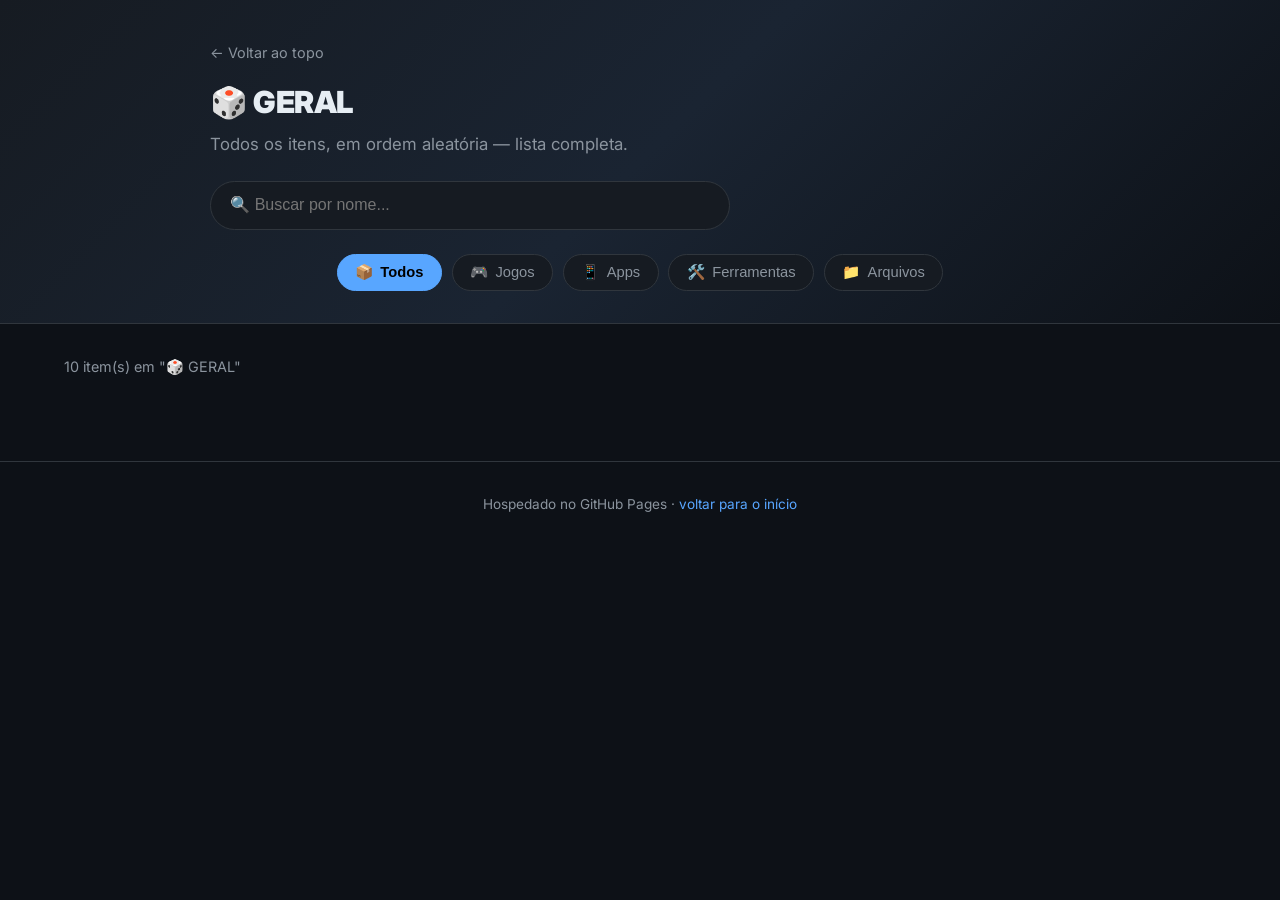
==== catalog.html @ baf596bd "Add files via upload" ====
<!DOCTYPE html>
<html lang="pt-BR">
<head>
  <meta charset="UTF-8" />
  <meta name="viewport" content="width=device-width, initial-scale=1.0" />
  <title>Catálogo — Nexus Downloads</title>
  <link rel="preconnect" href="https://fonts.googleapis.com">
  <link rel="preconnect" href="https://fonts.gstatic.com" crossorigin>
  <link href="https://fonts.googleapis.com/css2?family=Inter:wght@400;500;700;900&display=swap" rel="stylesheet">
  <link rel="stylesheet" href="style.css" />
</head>
<body>
  <header class="catalog-header">
    <div class="hero-inner">
      <a href="index.html" class="back">← Voltar ao topo</a>
      <h1 id="pageTitle"></h1>
      <p id="pageSub" class="tagline"></p>
      <div class="search-box">
        <input id="search" type="search" placeholder="🔍 Buscar por nome..." autocomplete="off" />
      </div>
      <nav id="categories" class="categories"></nav>
    </div>
  </header>

  <main class="container">
    <div class="results-bar">
      <span id="resultCount"></span>
    </div>
    <div id="grid" class="grid"></div>
    <div id="empty" class="empty" hidden>Nenhum item encontrado.</div>
  </main>

  <footer class="footer">
    <p>Hospedado no GitHub Pages · <a href="index.html">voltar para o início</a></p>
  </footer>

  <script src="data.js"></script>
  <script src="catalog.js"></script>
</body>
</html>
---- style.css ----
:root {
  --bg: #0d1117;
  --bg-elev: #161b22;
  --bg-card: #1c2129;
  --border: #30363d;
  --text: #e6edf3;
  --text-dim: #8b949e;
  --accent: #58a6ff;
  --accent-2: #3fb950;
  --danger: #f85149;
  --radius: 12px;
}

* { margin: 0; padding: 0; box-sizing: border-box; }

body {
  font-family: 'Inter', -apple-system, BlinkMacSystemFont, sans-serif;
  background: var(--bg);
  color: var(--text);
  min-height: 100vh;
  line-height: 1.5;
}

/* ===== Hero ===== */
.hero {
  background: linear-gradient(135deg, #161b22 0%, #1a2432 50%, #0d1117 100%);
  border-bottom: 1px solid var(--border);
  padding: 3rem 1.5rem 2.5rem;
  text-align: center;
}
.hero-inner { max-width: 860px; margin: 0 auto; }

.logo { font-size: 2.4rem; font-weight: 900; letter-spacing: -1px; }
.logo span { color: var(--accent); }

.tagline { color: var(--text-dim); margin: 0.5rem 0 1.8rem; font-size: 1.05rem; }

.search-box input {
  width: 100%;
  max-width: 520px;
  padding: 0.9rem 1.2rem;
  font-size: 1rem;
  border-radius: 999px;
  border: 1px solid var(--border);
  background: var(--bg-elev);
  color: var(--text);
  outline: none;
  transition: border-color 0.2s, box-shadow 0.2s;
}
.search-box input:focus {
  border-color: var(--accent);
  box-shadow: 0 0 0 3px rgba(88,166,255,0.15);
}

.categories {
  display: flex;
  flex-wrap: wrap;
  gap: 0.6rem;
  justify-content: center;
  margin-top: 1.5rem;
}
.category-chip {
  display: inline-flex;
  align-items: center;
  gap: 0.45rem;
  padding: 0.55rem 1.1rem;
  border-radius: 999px;
  border: 1px solid var(--border);
  background: var(--bg-elev);
  color: var(--text-dim);
  font-size: 0.92rem;
  font-weight: 500;
  cursor: pointer;
  transition: all 0.18s;
  user-select: none;
}
.category-chip:hover { border-color: var(--accent); color: var(--text); }
.category-chip.active {
  background: var(--accent);
  border-color: var(--accent);
  color: #000;
  font-weight: 700;
}

/* ===== Layout ===== */
.container { max-width: 1200px; margin: 0 auto; padding: 2rem 1.5rem; }

.results-bar { color: var(--text-dim); font-size: 0.9rem; margin-bottom: 1.2rem; }

.grid {
  display: grid;
  grid-template-columns: repeat(auto-fill, minmax(300px, 1fr));
  gap: 1.2rem;
}

/* ===== Card ===== */
.card {
  background: var(--bg-card);
  border: 1px solid var(--border);
  border-radius: var(--radius);
  padding: 1.4rem;
  display: flex;
  flex-direction: column;
  transition: transform 0.15s, border-color 0.15s;
  animation: fadeUp 0.3s ease both;
}
.card:hover { transform: translateY(-3px); border-color: var(--accent); }

@keyframes fadeUp { from { opacity: 0; transform: translateY(8px); } to { opacity: 1; } }

.card-top { display: flex; align-items: center; gap: 0.7rem; margin-bottom: 0.8rem; }
.card-icon {
  font-size: 1.6rem;
  width: 48px; height: 48px;
  display: flex; align-items: center; justify-content: center;
  background: var(--bg-elev);
  border: 1px solid var(--border);
  border-radius: 10px;
}
.card-title { font-size: 1.1rem; font-weight: 700; }

.card-desc { color: var(--text-dim); font-size: 0.9rem; margin-bottom: 0.9rem; flex: 1; }

.card-meta {
  display: flex;
  flex-wrap: wrap;
  gap: 0.4rem;
  margin-bottom: 1rem;
}
.badge {
  font-size: 0.72rem;
  padding: 0.2rem 0.6rem;
  border-radius: 6px;
  background: var(--bg-elev);
  border: 1px solid var(--border);
  color: var(--text-dim);
}
.badge.cat-games   { color: #a371f7; border-color: #6e40c9; }
.badge.cat-apps    { color: var(--accent-2); border-color: #2b8a3d; }
.badge.cat-tools   { color: #ffa657; border-color: #b35900; }
.badge.cat-files   { color: #79c0ff; border-color: #1f6feb; }

.download-btn {
  display: inline-flex;
  align-items: center;
  justify-content: center;
  gap: 0.4rem;
  padding: 0.7rem 1rem;
  border-radius: 8px;
  background: var(--accent);
  color: #000;
  font-weight: 700;
  font-size: 0.95rem;
  text-decoration: none;
  transition: background 0.15s, transform 0.1s;
}
.download-btn:hover { background: #79b8ff; }
.download-btn:active { transform: scale(0.98); }
.download-btn.external::after { content: "↗"; }

.empty {
  text-align: center;
  color: var(--text-dim);
  padding: 3rem;
  font-size: 1.1rem;
}

/* ===== Footer ===== */
.footer {
  text-align: center;
  color: var(--text-dim);
  font-size: 0.85rem;
  padding: 2rem 1rem 3rem;
  border-top: 1px solid var(--border);
  margin-top: 2rem;
}
.footer a { color: var(--accent); text-decoration: none; }
.footer a:hover { text-decoration: underline; }

/* ===== Section blocks (home) ===== */
.sections { display: flex; flex-direction: column; gap: 3rem; }

.section-head {
  display: flex;
  justify-content: space-between;
  align-items: flex-end;
  gap: 1rem;
  margin-bottom: 1.3rem;
  flex-wrap: wrap;
}
.section-head h2 { font-size: 1.45rem; font-weight: 800; letter-spacing: -0.3px; }
.section-sub { color: var(--text-dim); font-size: 0.9rem; margin-top: 0.25rem; }

.ver-mais {
  display: inline-flex;
  align-items: center;
  gap: 0.3rem;
  padding: 0.55rem 1.05rem;
  border-radius: 8px;
  border: 1px solid var(--border);
  background: var(--bg-elev);
  color: var(--accent);
  font-size: 0.9rem;
  font-weight: 600;
  text-decoration: none;
  transition: all 0.15s;
  white-space: nowrap;
}
.ver-mais:hover { border-color: var(--accent); background: rgba(88,166,255,0.08); }
button.ver-mais { cursor: pointer; font-family: inherit; }

.section-grid {
  display: grid;
  grid-template-columns: repeat(auto-fill, minmax(270px, 1fr));
  gap: 1.2rem;
}

/* ===== Results area (home) ===== */
.results-bar {
  display: flex;
  justify-content: space-between;
  align-items: center;
  gap: 1rem;
  flex-wrap: wrap;
  color: var(--text-dim);
  font-size: 0.9rem;
  margin-bottom: 1.2rem;
}

/* ===== Catalog header ===== */
.catalog-header {
  background: linear-gradient(135deg, #161b22 0%, #1a2432 50%, #0d1117 100%);
  border-bottom: 1px solid var(--border);
  padding: 2.5rem 1.5rem 2rem;
}
.back {
  display: inline-block;
  color: var(--text-dim);
  text-decoration: none;
  margin-bottom: 1rem;
  font-size: 0.9rem;
  transition: color 0.15s;
}
.back:hover { color: var(--accent); }
.catalog-header h1 { font-size: 1.9rem; font-weight: 900; letter-spacing: -0.5px; }
.catalog-header .tagline { margin: 0.4rem 0 1.5rem; }

@media (max-width: 600px) {
  .hero { padding: 2rem 1rem; }
  .logo { font-size: 1.8rem; }
  .section-head { flex-direction: column; align-items: flex-start; }
}
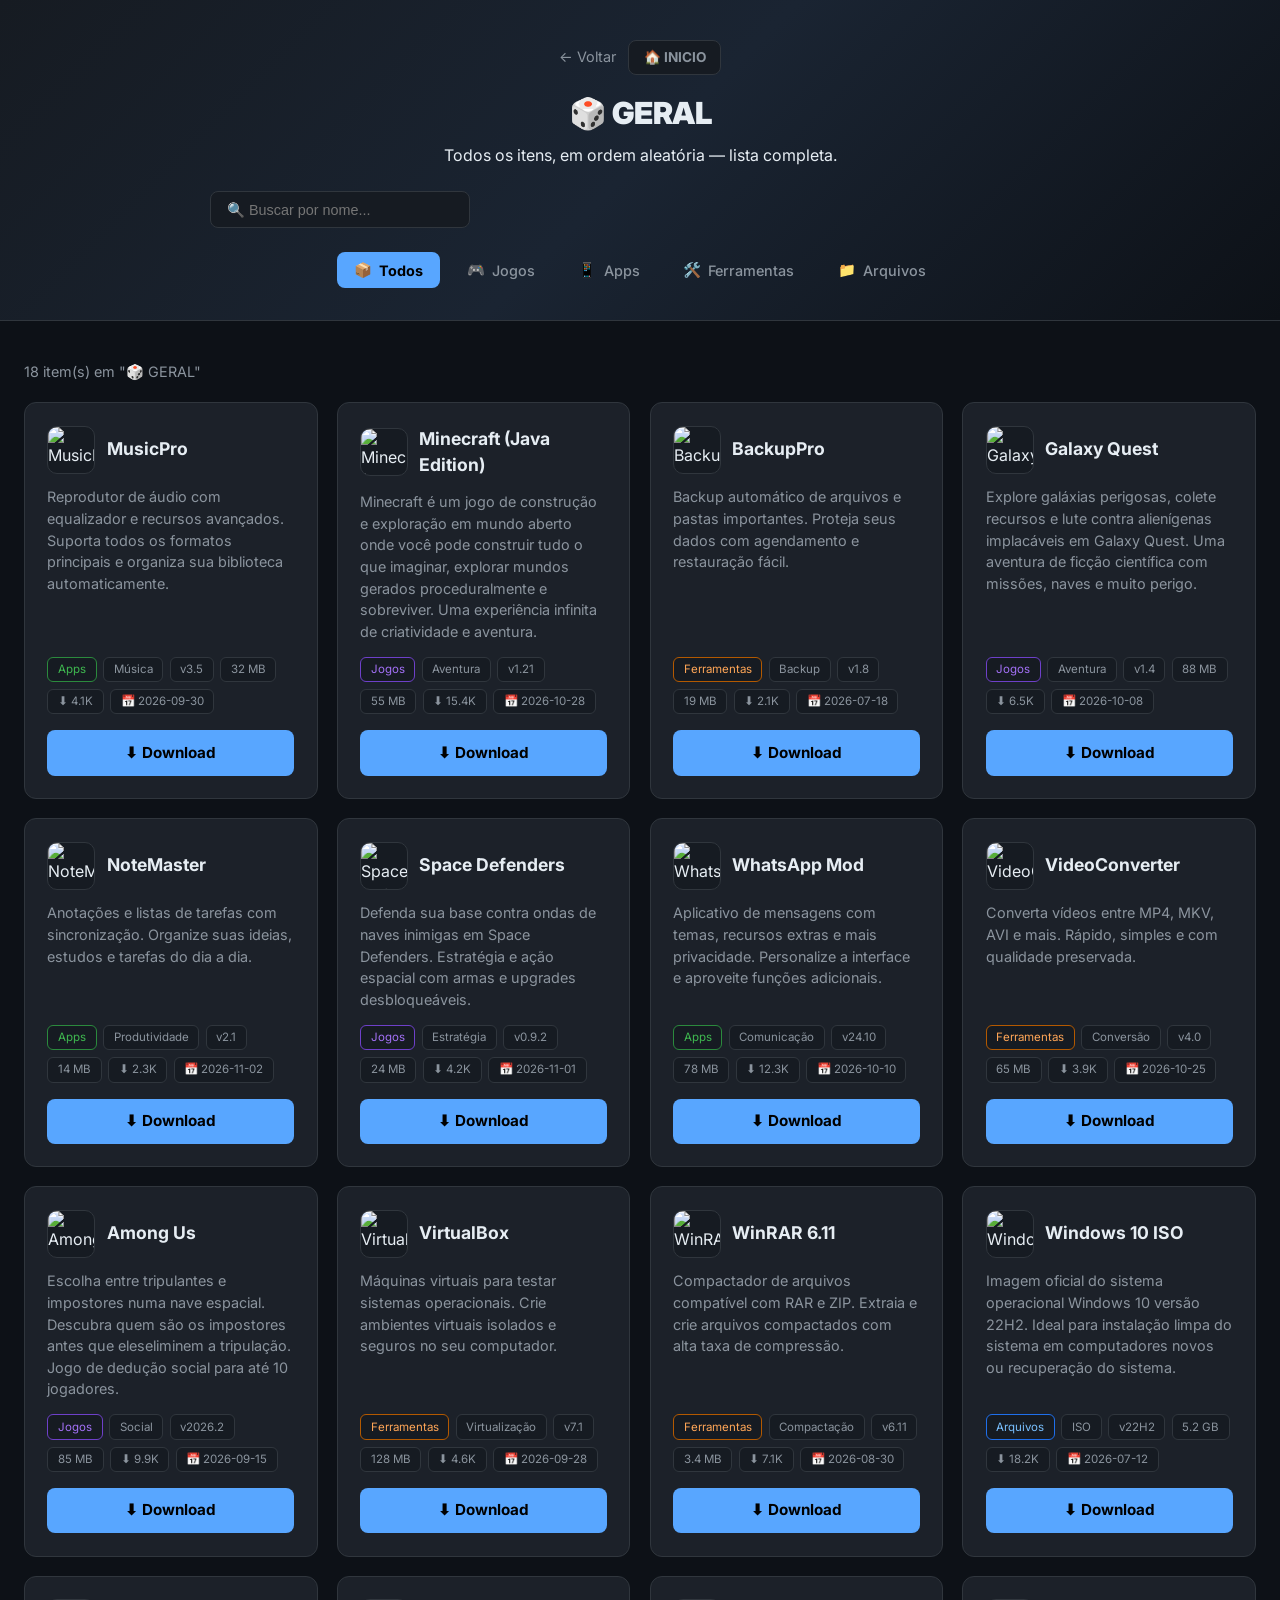
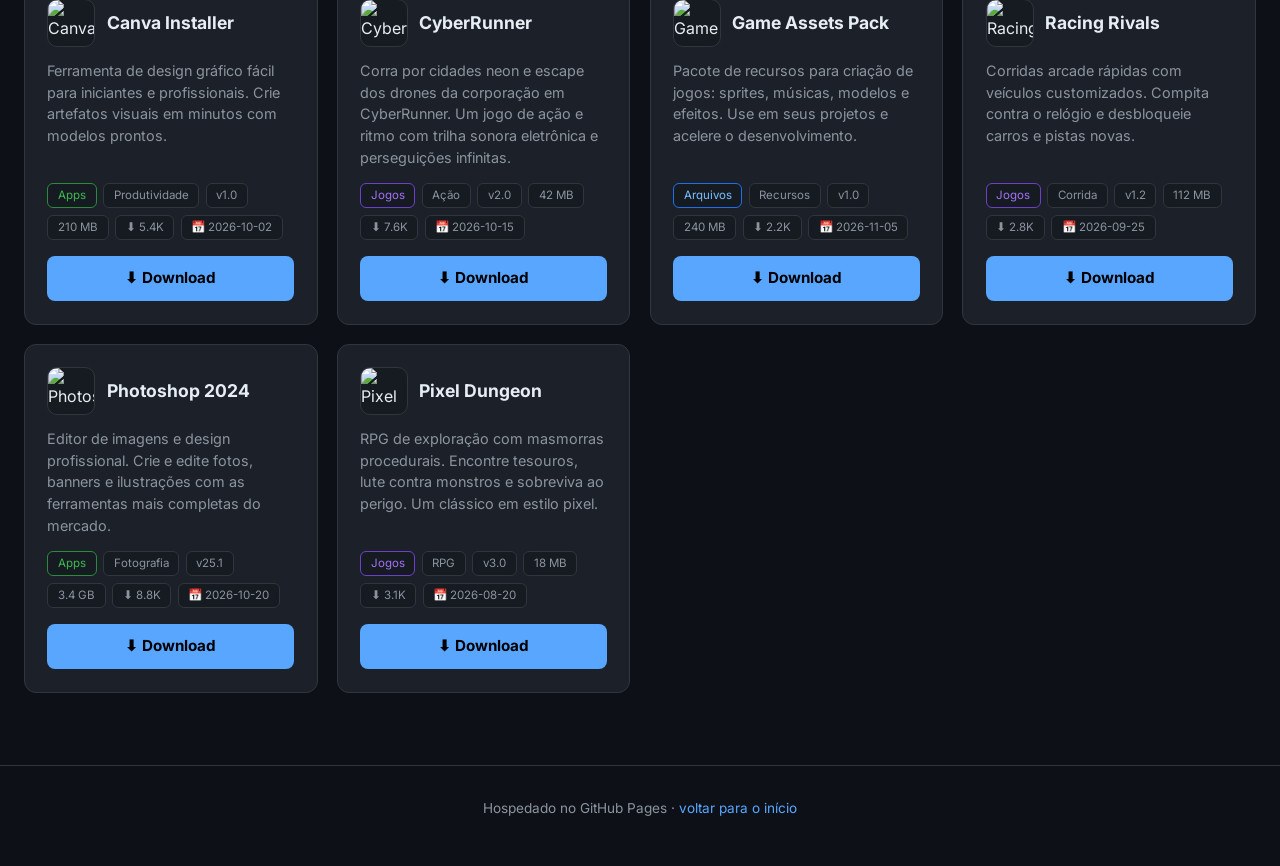
==== commit e032b72f: "Add files via upload" ====
--- a/catalog.html
+++ b/catalog.html
@@ -12,7 +12,8 @@
 <body>
   <header class="catalog-header">
     <div class="hero-inner">
-      <a href="index.html" class="back">← Voltar ao topo</a>
+      <a href="index.html" class="back">← Voltar</a>
+      <a href="index.html" class="inicio-btn-header">🏠 INICIO</a>
       <h1 id="pageTitle"></h1>
       <p id="pageSub" class="tagline"></p>
       <div class="search-box">
--- a/style.css
+++ b/style.css
@@ -7,7 +7,6 @@
   --text-dim: #8b949e;
   --accent: #58a6ff;
   --accent-2: #3fb950;
-  --danger: #f85149;
   --radius: 12px;
 }
 
@@ -21,37 +20,421 @@
   line-height: 1.5;
 }
 
-/* ===== Hero ===== */
-.hero {
+/* ===== Topbar (estilo Steam) ===== */
+.topbar {
+  position: sticky;
+  top: 0;
+  z-index: 100;
+  background: rgba(13, 17, 23, 0.92);
+  backdrop-filter: blur(8px);
+  border-bottom: 1px solid var(--border);
+}
+.topbar-inner {
+  max-width: 1400px;
+  margin: 0 auto;
+  padding: 0.75rem 1.5rem;
+  display: flex;
+  align-items: center;
+  gap: 1.5rem;
+}
+.logo {
+  font-size: 1.35rem;
+  font-weight: 900;
+  letter-spacing: -0.5px;
+  text-decoration: none;
+  color: var(--text);
+}
+.logo span { color: var(--accent); }
+.topbar-nav {
+  display: flex;
+  gap: 0.35rem;
+  flex: 1;
+  flex-wrap: wrap;
+}
+.category-chip {
+  display: inline-flex;
+  align-items: center;
+  gap: 0.45rem;
+  padding: 0.5rem 1rem;
+  border-radius: 8px;
+  border: 1px solid transparent;
+  background: transparent;
+  color: var(--text-dim);
+  font-size: 0.9rem;
+  font-weight: 500;
+  cursor: pointer;
+  transition: all 0.15s;
+  font-family: inherit;
+}
+.category-chip:hover { background: var(--bg-elev); color: var(--text); }
+.category-chip.active { background: var(--accent); color: #000; font-weight: 700; }
+
+.inicio-btn {
+  color: var(--text-dim);
+  text-decoration: none;
+  font-size: 0.88rem;
+  font-weight: 700;
+  padding: 0.5rem 1rem;
+  border-radius: 8px;
+  border: 1px solid var(--border);
+  background: var(--bg-elev);
+  transition: all 0.15s;
+  white-space: nowrap;
+}
+.inicio-btn:hover { border-color: var(--accent); color: var(--accent); }
+.search-link {
+  color: var(--text-dim);
+  text-decoration: none;
+  font-size: 0.88rem;
+  font-weight: 600;
+  padding: 0.5rem 1rem;
+  border-radius: 8px;
+  transition: all 0.15s;
+  white-space: nowrap;
+}
+.search-link:hover { background: var(--bg-elev); color: var(--text); }
+.search-box { width: 260px; }
+.search-box input {
+  width: 100%;
+  padding: 0.6rem 1rem;
+  border-radius: 8px;
+  border: 1px solid var(--border);
+  background: var(--bg-elev);
+  color: var(--text);
+  font-size: 0.9rem;
+  outline: none;
+  transition: border-color 0.2s;
+}
+.search-box input:focus { border-color: var(--accent); }
+
+/* ===== Barra de gêneros ===== */
+.genre-bar {
+  background: var(--bg-elev);
+  border-bottom: 1px solid var(--border);
+  padding: 0.75rem 1.5rem;
+}
+.genre-bar-inner {
+  max-width: 1400px;
+  margin: 0 auto;
+  display: flex;
+  align-items: center;
+  gap: 1rem;
+  flex-wrap: wrap;
+}
+.genre-label {
+  font-size: 0.8rem;
+  font-weight: 800;
+  letter-spacing: 0.5px;
+  color: var(--text-dim);
+  text-transform: uppercase;
+}
+.genre-chips {
+  display: flex;
+  gap: 0.4rem;
+  flex-wrap: wrap;
+}
+.genre-chip {
+  padding: 0.4rem 1rem;
+  border-radius: 999px;
+  border: 1px solid var(--border);
+  background: var(--bg-card);
+  color: var(--text-dim);
+  font-size: 0.82rem;
+  font-weight: 500;
+  cursor: pointer;
+  transition: all 0.15s;
+  font-family: inherit;
+}
+.genre-chip:hover { border-color: var(--accent); color: var(--text); }
+.genre-chip.active {
+  background: var(--accent);
+  border-color: var(--accent);
+  color: #000;
+  font-weight: 700;
+}
+
+/* Badge gênero */
+.genre-badge { color: #79c0ff; border-color: #1f6feb; }
+.genre-mini {
+  font-size: 0.72rem;
+  color: #79c0ff;
+  background: rgba(31, 111, 235, 0.12);
+  border: 1px solid rgba(31, 111, 235, 0.4);
+  padding: 0.15rem 0.5rem;
+  border-radius: 5px;
+}
+
+/* ===== Carrossel de destaques ===== */
+.hero-carousel {
+  position: relative;
+  height: 380px;
+  overflow: hidden;
+}
+.carousel-slide {
+  position: absolute;
+  inset: 0;
+  display: flex;
+  align-items: center;
+  justify-content: space-between;
+  padding: 0 5%;
+  opacity: 0;
+  pointer-events: none;
+  transition: opacity 0.7s ease;
+}
+.carousel-slide.active { opacity: 1; pointer-events: auto; }
+
+.carousel-emoji {
+  width: 200px;
+  height: 200px;
+  object-fit: contain;
+  filter: drop-shadow(0 6px 18px rgba(0, 0, 0, 0.45));
+}
+.carousel-content { max-width: 460px; }
+.carousel-tag {
+  display: inline-block;
+  background: rgba(255, 255, 255, 0.18);
+  color: #fff;
+  padding: 0.3rem 0.85rem;
+  border-radius: 999px;
+  font-size: 0.75rem;
+  font-weight: 700;
+  letter-spacing: 0.5px;
+  margin-bottom: 0.9rem;
+}
+.carousel-content h2 {
+  font-size: 2.3rem;
+  font-weight: 900;
+  letter-spacing: -1px;
+  margin-bottom: 0.5rem;
+}
+.carousel-desc { color: rgba(255, 255, 255, 0.85); font-size: 1rem; margin-bottom: 1.1rem; }
+.carousel-meta { display: flex; gap: 0.5rem; flex-wrap: wrap; margin-bottom: 1.2rem; }
+.carousel-meta .badge {
+  background: rgba(0, 0, 0, 0.35);
+  border-color: rgba(255, 255, 255, 0.25);
+  color: #fff;
+}
+.carousel-btn { font-size: 1rem; padding: 0.85rem 1.6rem; }
+
+.carousel-dots {
+  position: absolute;
+  bottom: 1.4rem;
+  left: 50%;
+  transform: translateX(-50%);
+  display: flex;
+  gap: 0.5rem;
+}
+.carousel-dot {
+  width: 10px;
+  height: 10px;
+  border-radius: 50%;
+  background: rgba(255, 255, 255, 0.35);
+  border: none;
+  cursor: pointer;
+  transition: all 0.2s;
+  padding: 0;
+}
+.carousel-dot.active { background: #fff; width: 28px; border-radius: 5px; }
+
+.carousel-arrow {
+  position: absolute;
+  top: 50%;
+  transform: translateY(-50%);
+  width: 44px;
+  height: 44px;
+  border-radius: 50%;
+  background: rgba(0, 0, 0, 0.45);
+  border: 1px solid rgba(255, 255, 255, 0.25);
+  color: #fff;
+  font-size: 1.4rem;
+  cursor: pointer;
+  display: flex;
+  align-items: center;
+  justify-content: center;
+  transition: background 0.15s;
+  font-family: inherit;
+}
+.carousel-arrow:hover { background: rgba(0, 0, 0, 0.7); }
+.carousel-arrow.prev { left: 1.5rem; }
+.carousel-arrow.next { right: 1.5rem; }
+
+/* ===== Layout principal ===== */
+.container { max-width: 1400px; margin: 0 auto; padding: 2.5rem 1.5rem; }
+.results-bar { color: var(--text-dim); font-size: 0.9rem; margin-bottom: 1.5rem; }
+
+/* ===== Linhas de itens ===== */
+.row { margin-bottom: 3.5rem; }
+.row-head {
+  display: flex;
+  justify-content: space-between;
+  align-items: flex-end;
+  gap: 1rem;
+  margin-bottom: 1.2rem;
+}
+.row-head h2 { font-size: 1.45rem; font-weight: 800; letter-spacing: -0.3px; }
+.section-sub { color: var(--text-dim); font-size: 0.9rem; margin-top: 0.25rem; }
+.ver-mais {
+  display: inline-flex;
+  align-items: center;
+  gap: 0.3rem;
+  padding: 0.55rem 1.05rem;
+  border-radius: 8px;
+  border: 1px solid var(--border);
+  background: var(--bg-elev);
+  color: var(--accent);
+  font-size: 0.9rem;
+  font-weight: 600;
+  text-decoration: none;
+  transition: all 0.15s;
+  white-space: nowrap;
+}
+.ver-mais:hover { border-color: var(--accent); background: rgba(88, 166, 255, 0.08); }
+
+.row-scroll {
+  display: flex;
+  gap: 1rem;
+  overflow-x: auto;
+  padding-bottom: 0.8rem;
+  scroll-behavior: smooth;
+}
+.row-scroll::-webkit-scrollbar { height: 8px; }
+.row-scroll::-webkit-scrollbar-track { background: var(--bg-elev); border-radius: 4px; }
+.row-scroll::-webkit-scrollbar-thumb { background: var(--border); border-radius: 4px; }
+.row-scroll::-webkit-scrollbar-thumb:hover { background: #484f58; }
+
+.row-card {
+  flex: 0 0 200px;
+  text-decoration: none;
+  color: inherit;
+  background: var(--bg-card);
+  border: 1px solid var(--border);
+  border-radius: 10px;
+  overflow: hidden;
+  transition: transform 0.15s, border-color 0.15s;
+}
+.row-card:hover { transform: translateY(-4px); border-color: var(--accent); }
+.row-card-cover {
+  height: 115px;
+  display: flex;
+  flex-direction: column;
+  align-items: center;
+  justify-content: center;
+  gap: 0.5rem;
+}
+.row-card-cover .cover-emoji { width: 56px; height: 56px; object-fit: contain; }
+.row-card-cover .cover-title { font-size: 0.85rem; font-weight: 700; text-align: center; padding: 0 0.7rem; }
+.row-card-info { padding: 0.75rem 0.85rem 0.95rem; }
+.row-card-name { font-size: 0.92rem; font-weight: 600; margin-bottom: 0.25rem; }
+.row-card-meta { font-size: 0.75rem; color: var(--text-dim); }
+
+/* ===== Cards (página de catálogo) ===== */
+.grid {
+  display: grid;
+  grid-template-columns: repeat(auto-fill, minmax(280px, 1fr));
+  gap: 1.2rem;
+}
+.card {
+  background: var(--bg-card);
+  border: 1px solid var(--border);
+  border-radius: var(--radius);
+  padding: 1.4rem;
+  display: flex;
+  flex-direction: column;
+  transition: transform 0.15s, border-color 0.15s;
+  animation: fadeUp 0.3s ease both;
+}
+.card:hover { transform: translateY(-3px); border-color: var(--accent); }
+@keyframes fadeUp { from { opacity: 0; transform: translateY(8px); } to { opacity: 1; } }
+
+.card-top { display: flex; align-items: center; gap: 0.7rem; margin-bottom: 0.8rem; }
+.card-icon {
+  width: 48px;
+  height: 48px;
+  object-fit: contain;
+  background: var(--bg-elev);
+  border: 1px solid var(--border);
+  border-radius: 10px;
+}
+.card-title {
+  color: var(--text);
+  text-decoration: none;
+  font-size: 1.1rem;
+  font-weight: 700;
+  transition: color 0.15s;
+}
+.card-title:hover { color: var(--accent); }
+.card-desc { color: var(--text-dim); font-size: 0.9rem; margin-bottom: 0.9rem; flex: 1; }
+.card-meta { display: flex; flex-wrap: wrap; gap: 0.4rem; margin-bottom: 1rem; }
+.badge {
+  font-size: 0.72rem;
+  padding: 0.2rem 0.6rem;
+  border-radius: 6px;
+  background: var(--bg-elev);
+  border: 1px solid var(--border);
+  color: var(--text-dim);
+}
+.badge.cat-games { color: #a371f7; border-color: #6e40c9; }
+.badge.cat-apps { color: var(--accent-2); border-color: #2b8a3d; }
+.badge.cat-tools { color: #ffa657; border-color: #b35900; }
+.badge.cat-files { color: #79c0ff; border-color: #1f6feb; }
+
+.download-btn {
+  display: inline-flex;
+  align-items: center;
+  justify-content: center;
+  gap: 0.4rem;
+  padding: 0.7rem 1rem;
+  border-radius: 8px;
+  background: var(--accent);
+  color: #000;
+  font-weight: 700;
+  font-size: 0.95rem;
+  text-decoration: none;
+  transition: background 0.15s, transform 0.1s;
+}
+.download-btn:hover { background: #79b8ff; }
+.download-btn:active { transform: scale(0.98); }
+.download-btn.external::after { content: "↗"; }
+
+.empty {
+  text-align: center;
+  color: var(--text-dim);
+  padding: 3rem;
+  font-size: 1.1rem;
+}
+
+/* ===== Header da página de catálogo ===== */
+.catalog-header {
   background: linear-gradient(135deg, #161b22 0%, #1a2432 50%, #0d1117 100%);
   border-bottom: 1px solid var(--border);
-  padding: 3rem 1.5rem 2.5rem;
-  text-align: center;
-}
-.hero-inner { max-width: 860px; margin: 0 auto; }
-
-.logo { font-size: 2.4rem; font-weight: 900; letter-spacing: -1px; }
-.logo span { color: var(--accent); }
-
-.tagline { color: var(--text-dim); margin: 0.5rem 0 1.8rem; font-size: 1.05rem; }
-
-.search-box input {
-  width: 100%;
-  max-width: 520px;
-  padding: 0.9rem 1.2rem;
-  font-size: 1rem;
-  border-radius: 999px;
-  border: 1px solid var(--border);
-  background: var(--bg-elev);
-  color: var(--text);
-  outline: none;
-  transition: border-color 0.2s, box-shadow 0.2s;
-}
-.search-box input:focus {
-  border-color: var(--accent);
-  box-shadow: 0 0 0 3px rgba(88,166,255,0.15);
-}
-
+  padding: 2.5rem 1.5rem 2rem;
+}
+.hero-inner { max-width: 860px; margin: 0 auto; text-align: center; }
+.inicio-btn-header {
+  display: inline-block;
+  color: var(--text-dim);
+  text-decoration: none;
+  font-size: 0.85rem;
+  font-weight: 700;
+  padding: 0.4rem 0.9rem;
+  border-radius: 8px;
+  border: 1px solid var(--border);
+  background: var(--bg-elev);
+  margin-bottom: 1rem;
+  transition: all 0.15s;
+}
+.inicio-btn-header:hover { border-color: var(--accent); color: var(--accent); }
+.back {
+  display: inline-block;
+  color: var(--text-dim);
+  text-decoration: none;
+  margin-right: 0.5rem;
+  font-size: 0.9rem;
+  transition: color 0.15s;
+}
+.back:hover { color: var(--accent); }
+.catalog-header h1 { font-size: 1.9rem; font-weight: 900; letter-spacing: -0.5px; }
+.catalog-header .tagline { margin: 0.4rem 0 1.5rem; }
 .categories {
   display: flex;
   flex-wrap: wrap;
@@ -59,110 +442,177 @@
   justify-content: center;
   margin-top: 1.5rem;
 }
-.category-chip {
-  display: inline-flex;
-  align-items: center;
-  gap: 0.45rem;
-  padding: 0.55rem 1.1rem;
-  border-radius: 999px;
-  border: 1px solid var(--border);
-  background: var(--bg-elev);
-  color: var(--text-dim);
-  font-size: 0.92rem;
-  font-weight: 500;
+
+/* ===== Página de detalhe do item ===== */
+.item-body { max-width: 760px; }
+.item-name {
+  display: flex;
+  align-items: center;
+  gap: 0.6rem;
+  font-size: 2.2rem;
+  font-weight: 900;
+  letter-spacing: -0.5px;
+  margin-bottom: 0.7rem;
+}
+.item-name-icon {
+  width: 1.8rem;
+  height: 1.8rem;
+  object-fit: contain;
+  border-radius: 6px;
+}
+.item-meta {
+  display: flex;
+  flex-wrap: wrap;
+  gap: 0.5rem;
+  margin-bottom: 1.6rem;
+}
+.item-section {
+  font-size: 1.1rem;
+  font-weight: 800;
+  letter-spacing: 0.5px;
+  color: var(--text-dim);
+  margin-bottom: 0.6rem;
+}
+.item-download { font-size: 1.1rem; padding: 0.95rem 2rem; margin-bottom: 0.9rem; }
+.item-hint { color: var(--text-dim); font-size: 0.88rem; margin-bottom: 1.6rem; }
+.item-desc { font-size: 1.05rem; }
+.item-hint code {
+  background: var(--bg-elev);
+  padding: 0.1rem 0.45rem;
+  border-radius: 5px;
+  font-size: 0.82rem;
+}
+
+/* ===== Página de busca (BUSCAR) ===== */
+.search-layout {
+  display: grid;
+  grid-template-columns: 1fr 300px;
+  gap: 2rem;
+  max-width: 1400px;
+  margin: 0 auto;
+  padding: 2rem 1.5rem;
+}
+.search-results { min-width: 0; }
+.results-bar {
+  display: flex;
+  justify-content: space-between;
+  align-items: center;
+  gap: 1rem;
+  flex-wrap: wrap;
+  color: var(--text-dim);
+  font-size: 0.9rem;
+  margin-bottom: 1.2rem;
+}
+.filter-toggle { display: none; }
+
+/* Painel de filtros */
+.filter-panel {
+  background: var(--bg-elev);
+  border: 1px solid var(--border);
+  border-radius: var(--radius);
+  padding: 1.2rem;
+  position: sticky;
+  top: 80px;
+  align-self: start;
+  max-height: calc(100vh - 100px);
+  overflow-y: auto;
+}
+.filter-head {
+  display: flex;
+  justify-content: space-between;
+  align-items: center;
+  margin-bottom: 1rem;
+}
+.filter-head h2 { font-size: 1.1rem; font-weight: 800; }
+.filter-close {
+  background: none;
+  border: none;
+  color: var(--text-dim);
+  font-size: 1.1rem;
   cursor: pointer;
-  transition: all 0.18s;
+  padding: 0.2rem 0.5rem;
+  border-radius: 6px;
+  transition: all 0.15s;
+}
+.filter-close:hover { background: var(--bg-card); color: var(--text); }
+
+.filter-group { margin-bottom: 1.3rem; }
+.filter-group h3 {
+  font-size: 0.85rem;
+  font-weight: 700;
+  letter-spacing: 0.5px;
+  color: var(--text-dim);
+  margin-bottom: 0.6rem;
+  text-transform: uppercase;
+}
+.filter-list { display: flex; flex-direction: column; gap: 0.3rem; }
+
+.filter-item {
+  display: flex;
+  align-items: center;
+  gap: 0.55rem;
+  padding: 0.4rem 0.5rem;
+  border-radius: 8px;
+  cursor: pointer;
+  transition: background 0.15s;
+  font-size: 0.88rem;
   user-select: none;
 }
-.category-chip:hover { border-color: var(--accent); color: var(--text); }
-.category-chip.active {
+.filter-item:hover { background: var(--bg-card); }
+.filter-item input[type="checkbox"] { display: none; }
+.filter-check {
+  width: 18px;
+  height: 18px;
+  border: 1px solid var(--border);
+  border-radius: 5px;
+  flex-shrink: 0;
+  position: relative;
+  transition: all 0.15s;
+}
+.filter-item input[type="checkbox"]:checked + .filter-check {
   background: var(--accent);
   border-color: var(--accent);
+}
+.filter-item input[type="checkbox"]:checked + .filter-check::after {
+  content: "✓";
+  position: absolute;
+  inset: 0;
+  display: flex;
+  align-items: center;
+  justify-content: center;
+  font-size: 0.8rem;
   color: #000;
-  font-weight: 700;
-}
-
-/* ===== Layout ===== */
-.container { max-width: 1200px; margin: 0 auto; padding: 2rem 1.5rem; }
-
-.results-bar { color: var(--text-dim); font-size: 0.9rem; margin-bottom: 1.2rem; }
-
-.grid {
-  display: grid;
-  grid-template-columns: repeat(auto-fill, minmax(300px, 1fr));
-  gap: 1.2rem;
-}
-
-/* ===== Card ===== */
-.card {
-  background: var(--bg-card);
-  border: 1px solid var(--border);
-  border-radius: var(--radius);
-  padding: 1.4rem;
-  display: flex;
-  flex-direction: column;
-  transition: transform 0.15s, border-color 0.15s;
-  animation: fadeUp 0.3s ease both;
-}
-.card:hover { transform: translateY(-3px); border-color: var(--accent); }
-
-@keyframes fadeUp { from { opacity: 0; transform: translateY(8px); } to { opacity: 1; } }
-
-.card-top { display: flex; align-items: center; gap: 0.7rem; margin-bottom: 0.8rem; }
-.card-icon {
-  font-size: 1.6rem;
-  width: 48px; height: 48px;
-  display: flex; align-items: center; justify-content: center;
-  background: var(--bg-elev);
-  border: 1px solid var(--border);
-  border-radius: 10px;
-}
-.card-title { font-size: 1.1rem; font-weight: 700; }
-
-.card-desc { color: var(--text-dim); font-size: 0.9rem; margin-bottom: 0.9rem; flex: 1; }
-
-.card-meta {
-  display: flex;
-  flex-wrap: wrap;
-  gap: 0.4rem;
-  margin-bottom: 1rem;
-}
-.badge {
-  font-size: 0.72rem;
-  padding: 0.2rem 0.6rem;
-  border-radius: 6px;
-  background: var(--bg-elev);
-  border: 1px solid var(--border);
-  color: var(--text-dim);
-}
-.badge.cat-games   { color: #a371f7; border-color: #6e40c9; }
-.badge.cat-apps    { color: var(--accent-2); border-color: #2b8a3d; }
-.badge.cat-tools   { color: #ffa657; border-color: #b35900; }
-.badge.cat-files   { color: #79c0ff; border-color: #1f6feb; }
-
-.download-btn {
-  display: inline-flex;
-  align-items: center;
-  justify-content: center;
-  gap: 0.4rem;
-  padding: 0.7rem 1rem;
-  border-radius: 8px;
-  background: var(--accent);
-  color: #000;
-  font-weight: 700;
-  font-size: 0.95rem;
-  text-decoration: none;
-  transition: background 0.15s, transform 0.1s;
-}
-.download-btn:hover { background: #79b8ff; }
-.download-btn:active { transform: scale(0.98); }
-.download-btn.external::after { content: "↗"; }
-
-.empty {
-  text-align: center;
-  color: var(--text-dim);
-  padding: 3rem;
-  font-size: 1.1rem;
+  font-weight: 900;
+}
+
+.filter-clear { width: 100%; margin-top: 0.5rem; }
+
+/* Badge tipo */
+.type-badge { color: #79c0ff; border-color: #1f6feb; }
+
+/* Idiomas no card */
+.card-langs {
+  font-size: 0.78rem;
+  color: var(--text-dim);
+  margin-bottom: 0.9rem;
+}
+
+@media (max-width: 900px) {
+  .search-layout { grid-template-columns: 1fr; }
+  .filter-panel {
+    position: fixed;
+    top: 0;
+    right: 0;
+    bottom: 0;
+    width: 320px;
+    max-height: 100vh;
+    border-radius: 0;
+    z-index: 200;
+    transform: translateX(100%);
+    transition: transform 0.25s ease;
+  }
+  .filter-panel.open { transform: translateX(0); }
+  .filter-toggle { display: inline-flex; }
 }
 
 /* ===== Footer ===== */
@@ -177,76 +627,12 @@
 .footer a { color: var(--accent); text-decoration: none; }
 .footer a:hover { text-decoration: underline; }
 
-/* ===== Section blocks (home) ===== */
-.sections { display: flex; flex-direction: column; gap: 3rem; }
-
-.section-head {
-  display: flex;
-  justify-content: space-between;
-  align-items: flex-end;
-  gap: 1rem;
-  margin-bottom: 1.3rem;
-  flex-wrap: wrap;
-}
-.section-head h2 { font-size: 1.45rem; font-weight: 800; letter-spacing: -0.3px; }
-.section-sub { color: var(--text-dim); font-size: 0.9rem; margin-top: 0.25rem; }
-
-.ver-mais {
-  display: inline-flex;
-  align-items: center;
-  gap: 0.3rem;
-  padding: 0.55rem 1.05rem;
-  border-radius: 8px;
-  border: 1px solid var(--border);
-  background: var(--bg-elev);
-  color: var(--accent);
-  font-size: 0.9rem;
-  font-weight: 600;
-  text-decoration: none;
-  transition: all 0.15s;
-  white-space: nowrap;
-}
-.ver-mais:hover { border-color: var(--accent); background: rgba(88,166,255,0.08); }
-button.ver-mais { cursor: pointer; font-family: inherit; }
-
-.section-grid {
-  display: grid;
-  grid-template-columns: repeat(auto-fill, minmax(270px, 1fr));
-  gap: 1.2rem;
-}
-
-/* ===== Results area (home) ===== */
-.results-bar {
-  display: flex;
-  justify-content: space-between;
-  align-items: center;
-  gap: 1rem;
-  flex-wrap: wrap;
-  color: var(--text-dim);
-  font-size: 0.9rem;
-  margin-bottom: 1.2rem;
-}
-
-/* ===== Catalog header ===== */
-.catalog-header {
-  background: linear-gradient(135deg, #161b22 0%, #1a2432 50%, #0d1117 100%);
-  border-bottom: 1px solid var(--border);
-  padding: 2.5rem 1.5rem 2rem;
-}
-.back {
-  display: inline-block;
-  color: var(--text-dim);
-  text-decoration: none;
-  margin-bottom: 1rem;
-  font-size: 0.9rem;
-  transition: color 0.15s;
-}
-.back:hover { color: var(--accent); }
-.catalog-header h1 { font-size: 1.9rem; font-weight: 900; letter-spacing: -0.5px; }
-.catalog-header .tagline { margin: 0.4rem 0 1.5rem; }
-
 @media (max-width: 600px) {
-  .hero { padding: 2rem 1rem; }
-  .logo { font-size: 1.8rem; }
-  .section-head { flex-direction: column; align-items: flex-start; }
-}
+  .topbar-inner { flex-wrap: wrap; gap: 0.6rem; }
+  .search-box { width: 100%; order: 3; }
+  .hero-carousel { height: 320px; }
+  .carousel-emoji { font-size: 6rem; }
+  .carousel-content h2 { font-size: 1.7rem; }
+  .carousel-arrow { display: none; }
+  .item-name { font-size: 1.6rem; }
+}
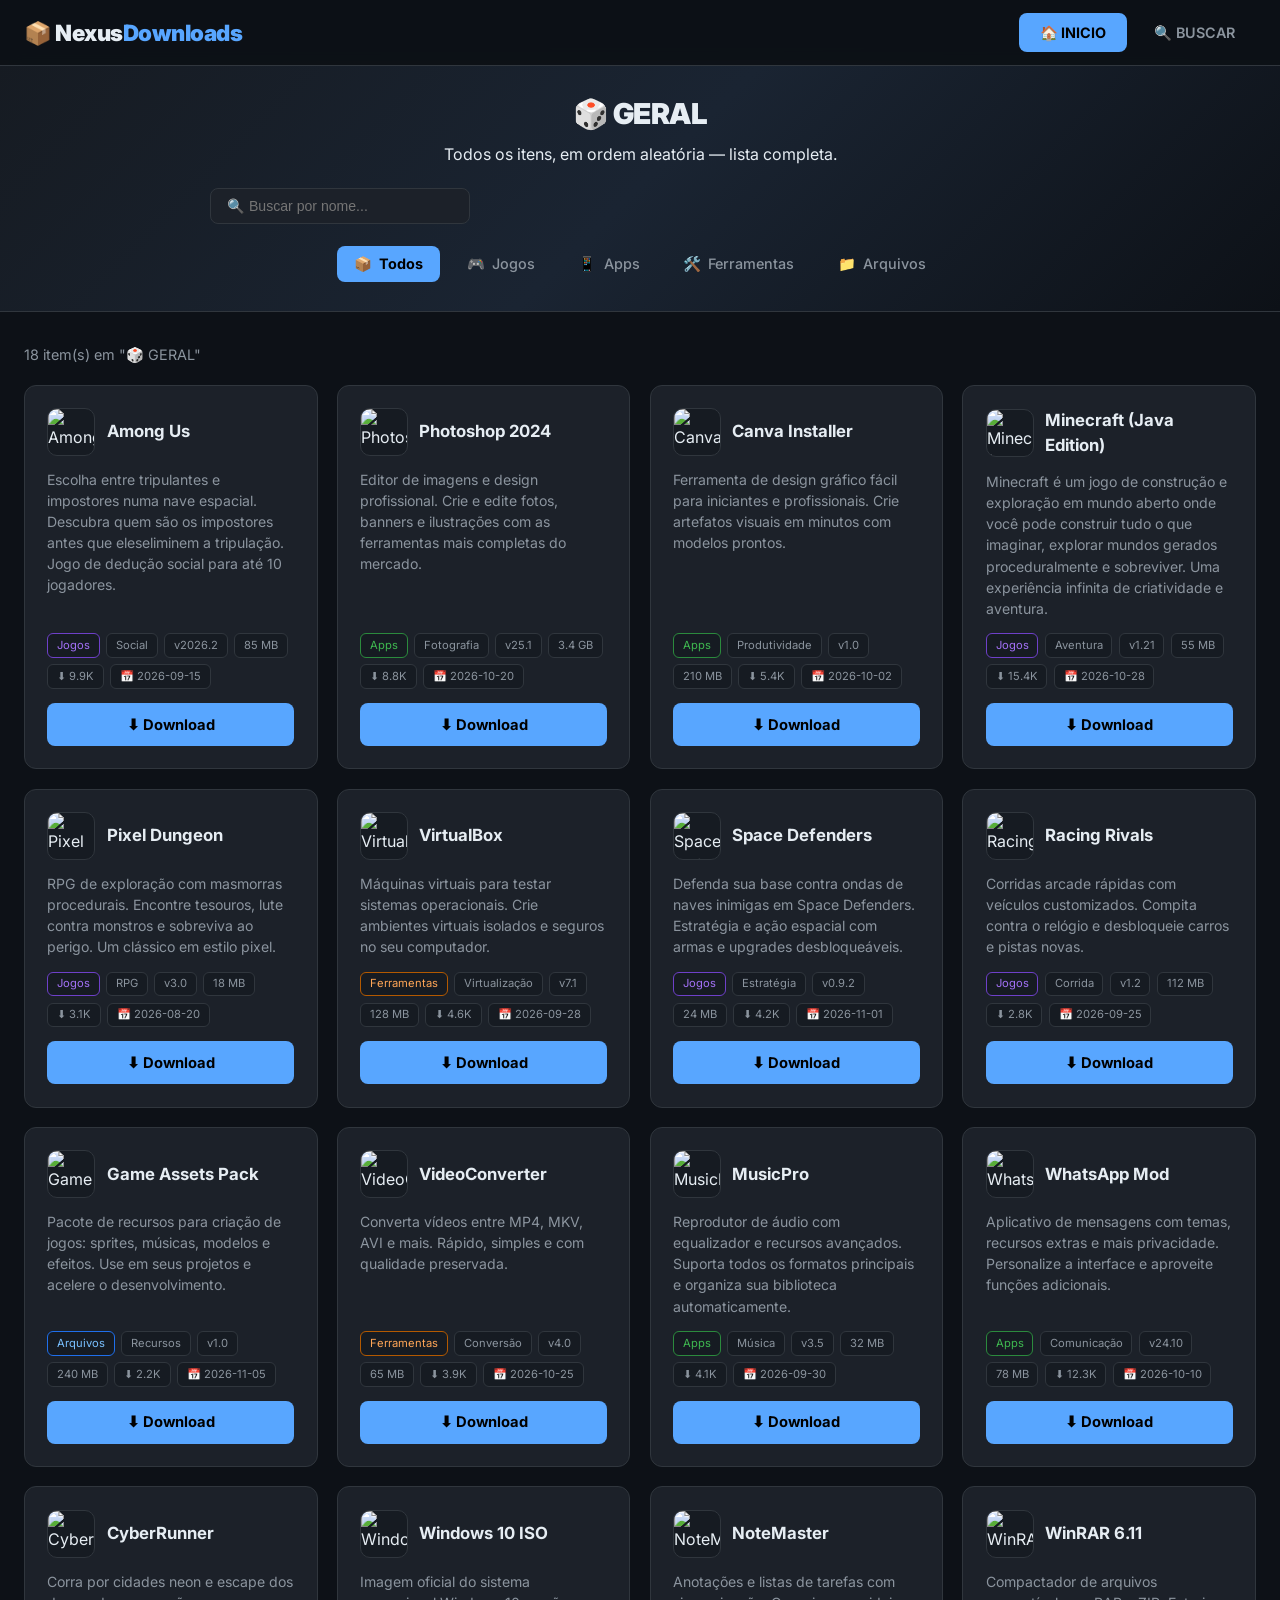
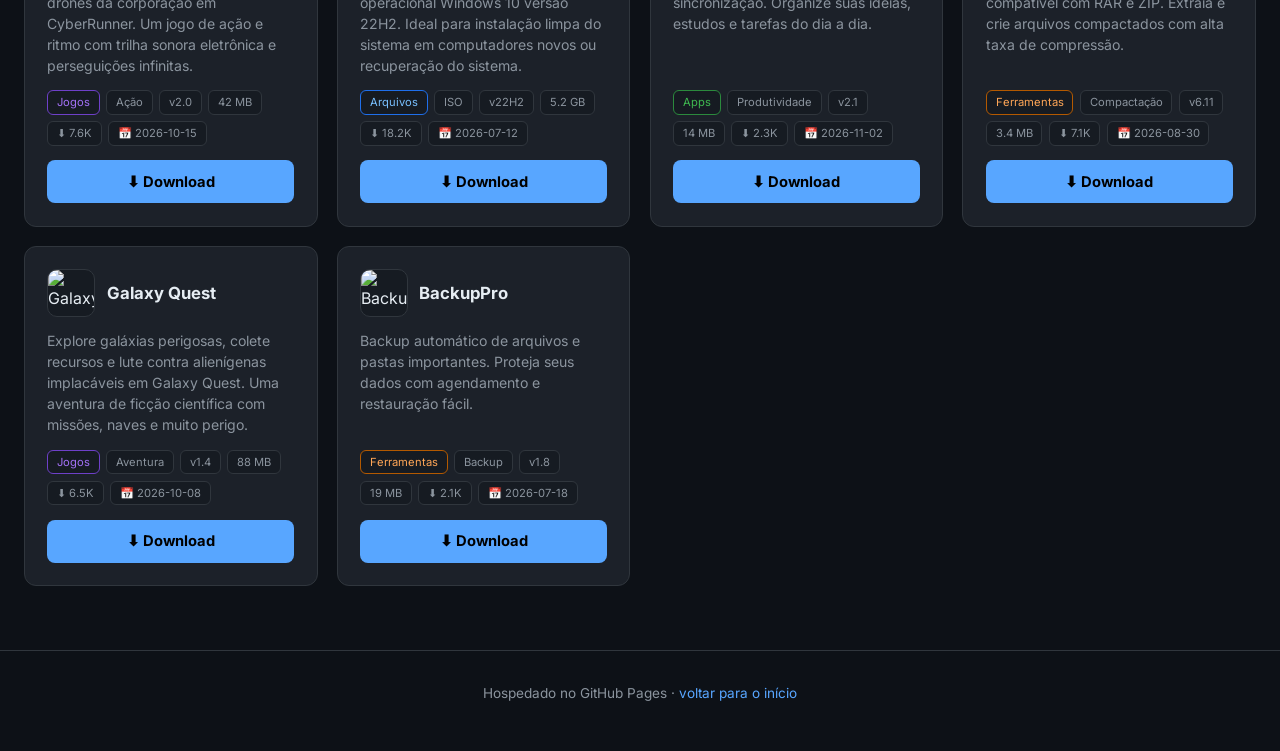
==== commit fae94016: "Add files via upload" ====
--- a/catalog.html
+++ b/catalog.html
@@ -10,10 +10,19 @@
   <link rel="stylesheet" href="style.css" />
 </head>
 <body>
+  <!-- Header fixo -->
+  <header class="site-header">
+    <div class="header-inner">
+      <a class="logo" href="index.html">📦 Nexus<span>Downloads</span></a>
+      <nav class="site-nav">
+        <a class="nav-link active" href="index.html">🏠 INICIO</a>
+        <a class="nav-link" href="search.html">🔍 BUSCAR</a>
+      </nav>
+    </div>
+  </header>
+
   <header class="catalog-header">
     <div class="hero-inner">
-      <a href="index.html" class="back">← Voltar</a>
-      <a href="index.html" class="inicio-btn-header">🏠 INICIO</a>
       <h1 id="pageTitle"></h1>
       <p id="pageSub" class="tagline"></p>
       <div class="search-box">
--- a/style.css
+++ b/style.css
@@ -18,34 +18,81 @@
   color: var(--text);
   min-height: 100vh;
   line-height: 1.5;
-}
-
-/* ===== Topbar (estilo Steam) ===== */
-.topbar {
-  position: sticky;
+  padding-top: 60px; /* compensa o header fixo */
+}
+
+/* ===== Header fixo (todas as páginas) ===== */
+.site-header {
+  position: fixed;
   top: 0;
-  z-index: 100;
-  background: rgba(13, 17, 23, 0.92);
-  backdrop-filter: blur(8px);
+  left: 0;
+  right: 0;
+  z-index: 1000;
+  background: rgba(13, 17, 23, 0.95);
+  backdrop-filter: blur(12px);
   border-bottom: 1px solid var(--border);
 }
-.topbar-inner {
+.header-inner {
   max-width: 1400px;
   margin: 0 auto;
-  padding: 0.75rem 1.5rem;
-  display: flex;
-  align-items: center;
+  padding: 0.8rem 1.5rem;
+  display: flex;
+  align-items: center;
+  justify-content: space-between;
   gap: 1.5rem;
 }
 .logo {
-  font-size: 1.35rem;
+  font-size: 1.4rem;
   font-weight: 900;
   letter-spacing: -0.5px;
   text-decoration: none;
   color: var(--text);
+  white-space: nowrap;
 }
 .logo span { color: var(--accent); }
-.topbar-nav {
+
+.site-nav {
+  display: flex;
+  gap: 0.4rem;
+}
+.nav-link {
+  padding: 0.55rem 1.3rem;
+  border-radius: 8px;
+  font-size: 0.9rem;
+  font-weight: 600;
+  color: var(--text-dim);
+  text-decoration: none;
+  transition: all 0.15s;
+  white-space: nowrap;
+}
+.nav-link:hover {
+  background: var(--bg-elev);
+  color: var(--text);
+}
+.nav-link.active {
+  background: var(--accent);
+  color: #000;
+  font-weight: 700;
+}
+
+/* ===== Barra de plataformas (página inicial) ===== */
+.platform-bar {
+  background: var(--bg-elev);
+  border-bottom: 1px solid var(--border);
+  padding: 0.75rem 1.5rem;
+  position: sticky;
+  top: 59px;
+  z-index: 99;
+}
+.platform-inner {
+  max-width: 1400px;
+  margin: 0 auto;
+  display: flex;
+  align-items: center;
+  gap: 1.5rem;
+  flex-wrap: wrap;
+}
+.platform-nav {
   display: flex;
   gap: 0.35rem;
   flex: 1;
@@ -66,42 +113,18 @@
   transition: all 0.15s;
   font-family: inherit;
 }
-.category-chip:hover { background: var(--bg-elev); color: var(--text); }
+.category-chip:hover { background: var(--bg-card); color: var(--text); }
 .category-chip.active { background: var(--accent); color: #000; font-weight: 700; }
 
-.inicio-btn {
-  color: var(--text-dim);
-  text-decoration: none;
-  font-size: 0.88rem;
-  font-weight: 700;
-  padding: 0.5rem 1rem;
-  border-radius: 8px;
-  border: 1px solid var(--border);
-  background: var(--bg-elev);
-  transition: all 0.15s;
-  white-space: nowrap;
-}
-.inicio-btn:hover { border-color: var(--accent); color: var(--accent); }
-.search-link {
-  color: var(--text-dim);
-  text-decoration: none;
-  font-size: 0.88rem;
-  font-weight: 600;
-  padding: 0.5rem 1rem;
-  border-radius: 8px;
-  transition: all 0.15s;
-  white-space: nowrap;
-}
-.search-link:hover { background: var(--bg-elev); color: var(--text); }
 .search-box { width: 260px; }
 .search-box input {
   width: 100%;
-  padding: 0.6rem 1rem;
+  padding: 0.55rem 1rem;
   border-radius: 8px;
   border: 1px solid var(--border);
-  background: var(--bg-elev);
+  background: var(--bg-card);
   color: var(--text);
-  font-size: 0.9rem;
+  font-size: 0.88rem;
   outline: none;
   transition: border-color 0.2s;
 }
@@ -111,7 +134,7 @@
 .genre-bar {
   background: var(--bg-elev);
   border-bottom: 1px solid var(--border);
-  padding: 0.75rem 1.5rem;
+  padding: 0.7rem 1.5rem;
 }
 .genre-bar-inner {
   max-width: 1400px;
@@ -122,7 +145,7 @@
   flex-wrap: wrap;
 }
 .genre-label {
-  font-size: 0.8rem;
+  font-size: 0.78rem;
   font-weight: 800;
   letter-spacing: 0.5px;
   color: var(--text-dim);
@@ -134,12 +157,12 @@
   flex-wrap: wrap;
 }
 .genre-chip {
-  padding: 0.4rem 1rem;
+  padding: 0.35rem 1rem;
   border-radius: 999px;
   border: 1px solid var(--border);
   background: var(--bg-card);
   color: var(--text-dim);
-  font-size: 0.82rem;
+  font-size: 0.8rem;
   font-weight: 500;
   cursor: pointer;
   transition: all 0.15s;
@@ -164,10 +187,10 @@
   border-radius: 5px;
 }
 
-/* ===== Carrossel de destaques ===== */
+/* ===== Carrossel ===== */
 .hero-carousel {
   position: relative;
-  height: 380px;
+  height: 360px;
   overflow: hidden;
 }
 .carousel-slide {
@@ -182,7 +205,6 @@
   transition: opacity 0.7s ease;
 }
 .carousel-slide.active { opacity: 1; pointer-events: auto; }
-
 .carousel-emoji {
   width: 200px;
   height: 200px;
@@ -202,7 +224,7 @@
   margin-bottom: 0.9rem;
 }
 .carousel-content h2 {
-  font-size: 2.3rem;
+  font-size: 2.2rem;
   font-weight: 900;
   letter-spacing: -1px;
   margin-bottom: 0.5rem;
@@ -215,7 +237,6 @@
   color: #fff;
 }
 .carousel-btn { font-size: 1rem; padding: 0.85rem 1.6rem; }
-
 .carousel-dots {
   position: absolute;
   bottom: 1.4rem;
@@ -235,7 +256,6 @@
   padding: 0;
 }
 .carousel-dot.active { background: #fff; width: 28px; border-radius: 5px; }
-
 .carousel-arrow {
   position: absolute;
   top: 50%;
@@ -258,12 +278,12 @@
 .carousel-arrow.prev { left: 1.5rem; }
 .carousel-arrow.next { right: 1.5rem; }
 
-/* ===== Layout principal ===== */
-.container { max-width: 1400px; margin: 0 auto; padding: 2.5rem 1.5rem; }
-.results-bar { color: var(--text-dim); font-size: 0.9rem; margin-bottom: 1.5rem; }
-
-/* ===== Linhas de itens ===== */
-.row { margin-bottom: 3.5rem; }
+/* ===== Layout ===== */
+.container { max-width: 1400px; margin: 0 auto; padding: 2rem 1.5rem; }
+.results-bar { color: var(--text-dim); font-size: 0.9rem; margin-bottom: 1.2rem; }
+
+/* ===== Linhas ===== */
+.row { margin-bottom: 3rem; }
 .row-head {
   display: flex;
   justify-content: space-between;
@@ -271,25 +291,24 @@
   gap: 1rem;
   margin-bottom: 1.2rem;
 }
-.row-head h2 { font-size: 1.45rem; font-weight: 800; letter-spacing: -0.3px; }
-.section-sub { color: var(--text-dim); font-size: 0.9rem; margin-top: 0.25rem; }
+.row-head h2 { font-size: 1.4rem; font-weight: 800; letter-spacing: -0.3px; }
+.section-sub { color: var(--text-dim); font-size: 0.88rem; margin-top: 0.2rem; }
 .ver-mais {
   display: inline-flex;
   align-items: center;
   gap: 0.3rem;
-  padding: 0.55rem 1.05rem;
+  padding: 0.5rem 1rem;
   border-radius: 8px;
   border: 1px solid var(--border);
   background: var(--bg-elev);
   color: var(--accent);
-  font-size: 0.9rem;
+  font-size: 0.86rem;
   font-weight: 600;
   text-decoration: none;
   transition: all 0.15s;
   white-space: nowrap;
 }
 .ver-mais:hover { border-color: var(--accent); background: rgba(88, 166, 255, 0.08); }
-
 .row-scroll {
   display: flex;
   gap: 1rem;
@@ -301,7 +320,6 @@
 .row-scroll::-webkit-scrollbar-track { background: var(--bg-elev); border-radius: 4px; }
 .row-scroll::-webkit-scrollbar-thumb { background: var(--border); border-radius: 4px; }
 .row-scroll::-webkit-scrollbar-thumb:hover { background: #484f58; }
-
 .row-card {
   flex: 0 0 200px;
   text-decoration: none;
@@ -319,15 +337,15 @@
   flex-direction: column;
   align-items: center;
   justify-content: center;
-  gap: 0.5rem;
+  gap: 0.4rem;
 }
 .row-card-cover .cover-emoji { width: 56px; height: 56px; object-fit: contain; }
-.row-card-cover .cover-title { font-size: 0.85rem; font-weight: 700; text-align: center; padding: 0 0.7rem; }
-.row-card-info { padding: 0.75rem 0.85rem 0.95rem; }
-.row-card-name { font-size: 0.92rem; font-weight: 600; margin-bottom: 0.25rem; }
-.row-card-meta { font-size: 0.75rem; color: var(--text-dim); }
-
-/* ===== Cards (página de catálogo) ===== */
+.row-card-cover .cover-title { font-size: 0.82rem; font-weight: 700; text-align: center; padding: 0 0.6rem; }
+.row-card-info { padding: 0.7rem 0.8rem 0.9rem; }
+.row-card-name { font-size: 0.9rem; font-weight: 600; margin-bottom: 0.2rem; }
+.row-card-meta { font-size: 0.74rem; color: var(--text-dim); display: flex; align-items: center; gap: 0.35rem; flex-wrap: wrap; }
+
+/* ===== Cards (catálogo/busca) ===== */
 .grid {
   display: grid;
   grid-template-columns: repeat(auto-fill, minmax(280px, 1fr));
@@ -345,7 +363,6 @@
 }
 .card:hover { transform: translateY(-3px); border-color: var(--accent); }
 @keyframes fadeUp { from { opacity: 0; transform: translateY(8px); } to { opacity: 1; } }
-
 .card-top { display: flex; align-items: center; gap: 0.7rem; margin-bottom: 0.8rem; }
 .card-icon {
   width: 48px;
@@ -358,16 +375,16 @@
 .card-title {
   color: var(--text);
   text-decoration: none;
-  font-size: 1.1rem;
+  font-size: 1.05rem;
   font-weight: 700;
   transition: color 0.15s;
 }
 .card-title:hover { color: var(--accent); }
-.card-desc { color: var(--text-dim); font-size: 0.9rem; margin-bottom: 0.9rem; flex: 1; }
-.card-meta { display: flex; flex-wrap: wrap; gap: 0.4rem; margin-bottom: 1rem; }
+.card-desc { color: var(--text-dim); font-size: 0.88rem; margin-bottom: 0.9rem; flex: 1; }
+.card-meta { display: flex; flex-wrap: wrap; gap: 0.4rem; margin-bottom: 0.9rem; }
 .badge {
-  font-size: 0.72rem;
-  padding: 0.2rem 0.6rem;
+  font-size: 0.7rem;
+  padding: 0.18rem 0.55rem;
   border-radius: 6px;
   background: var(--bg-elev);
   border: 1px solid var(--border);
@@ -377,25 +394,23 @@
 .badge.cat-apps { color: var(--accent-2); border-color: #2b8a3d; }
 .badge.cat-tools { color: #ffa657; border-color: #b35900; }
 .badge.cat-files { color: #79c0ff; border-color: #1f6feb; }
-
 .download-btn {
   display: inline-flex;
   align-items: center;
   justify-content: center;
   gap: 0.4rem;
-  padding: 0.7rem 1rem;
+  padding: 0.65rem 1rem;
   border-radius: 8px;
   background: var(--accent);
   color: #000;
   font-weight: 700;
-  font-size: 0.95rem;
+  font-size: 0.92rem;
   text-decoration: none;
   transition: background 0.15s, transform 0.1s;
 }
 .download-btn:hover { background: #79b8ff; }
 .download-btn:active { transform: scale(0.98); }
 .download-btn.external::after { content: "↗"; }
-
 .empty {
   text-align: center;
   color: var(--text-dim);
@@ -403,63 +418,44 @@
   font-size: 1.1rem;
 }
 
-/* ===== Header da página de catálogo ===== */
+/* ===== Catálogo/Busca/Item header ===== */
 .catalog-header {
   background: linear-gradient(135deg, #161b22 0%, #1a2432 50%, #0d1117 100%);
   border-bottom: 1px solid var(--border);
-  padding: 2.5rem 1.5rem 2rem;
+  padding: 2rem 1.5rem 1.8rem;
 }
 .hero-inner { max-width: 860px; margin: 0 auto; text-align: center; }
-.inicio-btn-header {
-  display: inline-block;
-  color: var(--text-dim);
-  text-decoration: none;
-  font-size: 0.85rem;
-  font-weight: 700;
-  padding: 0.4rem 0.9rem;
-  border-radius: 8px;
-  border: 1px solid var(--border);
-  background: var(--bg-elev);
-  margin-bottom: 1rem;
-  transition: all 0.15s;
-}
-.inicio-btn-header:hover { border-color: var(--accent); color: var(--accent); }
 .back {
   display: inline-block;
   color: var(--text-dim);
   text-decoration: none;
-  margin-right: 0.5rem;
-  font-size: 0.9rem;
+  margin-bottom: 1rem;
+  font-size: 0.88rem;
   transition: color 0.15s;
 }
 .back:hover { color: var(--accent); }
-.catalog-header h1 { font-size: 1.9rem; font-weight: 900; letter-spacing: -0.5px; }
-.catalog-header .tagline { margin: 0.4rem 0 1.5rem; }
+.catalog-header h1 { font-size: 1.8rem; font-weight: 900; letter-spacing: -0.5px; }
+.catalog-header .tagline { margin: 0.4rem 0 1.4rem; }
 .categories {
   display: flex;
   flex-wrap: wrap;
   gap: 0.6rem;
   justify-content: center;
-  margin-top: 1.5rem;
-}
-
-/* ===== Página de detalhe do item ===== */
-.item-body { max-width: 760px; }
+  margin-top: 1.4rem;
+}
+
+/* ===== Página de item ===== */
+.item-body { max-width: 760px; margin: 0 auto; padding: 2rem 1.5rem; }
 .item-name {
   display: flex;
   align-items: center;
-  gap: 0.6rem;
+  gap: 0.7rem;
   font-size: 2.2rem;
   font-weight: 900;
   letter-spacing: -0.5px;
-  margin-bottom: 0.7rem;
-}
-.item-name-icon {
-  width: 1.8rem;
-  height: 1.8rem;
-  object-fit: contain;
-  border-radius: 6px;
-}
+  margin-bottom: 0.8rem;
+}
+.item-name-icon { width: 2rem; height: 2rem; object-fit: contain; border-radius: 6px; }
 .item-meta {
   display: flex;
   flex-wrap: wrap;
@@ -467,15 +463,15 @@
   margin-bottom: 1.6rem;
 }
 .item-section {
-  font-size: 1.1rem;
+  font-size: 1.05rem;
   font-weight: 800;
   letter-spacing: 0.5px;
   color: var(--text-dim);
   margin-bottom: 0.6rem;
 }
+.item-desc { font-size: 1.05rem; margin-bottom: 1.8rem; }
 .item-download { font-size: 1.1rem; padding: 0.95rem 2rem; margin-bottom: 0.9rem; }
 .item-hint { color: var(--text-dim); font-size: 0.88rem; margin-bottom: 1.6rem; }
-.item-desc { font-size: 1.05rem; }
 .item-hint code {
   background: var(--bg-elev);
   padding: 0.1rem 0.45rem;
@@ -483,7 +479,7 @@
   font-size: 0.82rem;
 }
 
-/* ===== Página de busca (BUSCAR) ===== */
+/* ===== Busca (layout com filtros) ===== */
 .search-layout {
   display: grid;
   grid-template-columns: 1fr 300px;
@@ -504,8 +500,6 @@
   margin-bottom: 1.2rem;
 }
 .filter-toggle { display: none; }
-
-/* Painel de filtros */
 .filter-panel {
   background: var(--bg-elev);
   border: 1px solid var(--border);
@@ -523,7 +517,7 @@
   align-items: center;
   margin-bottom: 1rem;
 }
-.filter-head h2 { font-size: 1.1rem; font-weight: 800; }
+.filter-head h2 { font-size: 1.05rem; font-weight: 800; }
 .filter-close {
   background: none;
   border: none;
@@ -535,27 +529,26 @@
   transition: all 0.15s;
 }
 .filter-close:hover { background: var(--bg-card); color: var(--text); }
-
 .filter-group { margin-bottom: 1.3rem; }
 .filter-group h3 {
-  font-size: 0.85rem;
+  font-size: 0.82rem;
   font-weight: 700;
   letter-spacing: 0.5px;
   color: var(--text-dim);
   margin-bottom: 0.6rem;
   text-transform: uppercase;
 }
-.filter-list { display: flex; flex-direction: column; gap: 0.3rem; }
-
+.filter-list { display: flex; flex-direction: column; gap: 0.2rem; }
+.filter-empty { color: var(--text-dim); font-size: 0.82rem; padding: 0.3rem; font-style: italic; }
 .filter-item {
   display: flex;
   align-items: center;
   gap: 0.55rem;
-  padding: 0.4rem 0.5rem;
+  padding: 0.35rem 0.5rem;
   border-radius: 8px;
   cursor: pointer;
   transition: background 0.15s;
-  font-size: 0.88rem;
+  font-size: 0.86rem;
   user-select: none;
 }
 .filter-item:hover { background: var(--bg-card); }
@@ -584,24 +577,31 @@
   color: #000;
   font-weight: 900;
 }
-
 .filter-clear { width: 100%; margin-top: 0.5rem; }
-
-/* Badge tipo */
 .type-badge { color: #79c0ff; border-color: #1f6feb; }
-
-/* Idiomas no card */
 .card-langs {
-  font-size: 0.78rem;
+  font-size: 0.76rem;
   color: var(--text-dim);
   margin-bottom: 0.9rem;
 }
+
+/* ===== Footer ===== */
+.footer {
+  text-align: center;
+  color: var(--text-dim);
+  font-size: 0.85rem;
+  padding: 2rem 1rem 3rem;
+  border-top: 1px solid var(--border);
+  margin-top: 2rem;
+}
+.footer a { color: var(--accent); text-decoration: none; }
+.footer a:hover { text-decoration: underline; }
 
 @media (max-width: 900px) {
   .search-layout { grid-template-columns: 1fr; }
   .filter-panel {
     position: fixed;
-    top: 0;
+    top: 60px;
     right: 0;
     bottom: 0;
     width: 320px;
@@ -615,24 +615,15 @@
   .filter-toggle { display: inline-flex; }
 }
 
-/* ===== Footer ===== */
-.footer {
-  text-align: center;
-  color: var(--text-dim);
-  font-size: 0.85rem;
-  padding: 2rem 1rem 3rem;
-  border-top: 1px solid var(--border);
-  margin-top: 2rem;
-}
-.footer a { color: var(--accent); text-decoration: none; }
-.footer a:hover { text-decoration: underline; }
-
 @media (max-width: 600px) {
-  .topbar-inner { flex-wrap: wrap; gap: 0.6rem; }
+  .header-inner { flex-wrap: wrap; gap: 0.5rem; }
+  .platform-inner { flex-wrap: wrap; gap: 0.6rem; }
   .search-box { width: 100%; order: 3; }
-  .hero-carousel { height: 320px; }
-  .carousel-emoji { font-size: 6rem; }
-  .carousel-content h2 { font-size: 1.7rem; }
+  .hero-carousel { height: 300px; }
+  .carousel-emoji { width: 140px; height: 140px; }
+  .carousel-content h2 { font-size: 1.6rem; }
   .carousel-arrow { display: none; }
-  .item-name { font-size: 1.6rem; }
-}
+  .item-name { font-size: 1.5rem; }
+  .site-nav { gap: 0.2rem; }
+  .nav-link { padding: 0.45rem 0.9rem; font-size: 0.82rem; }
+}
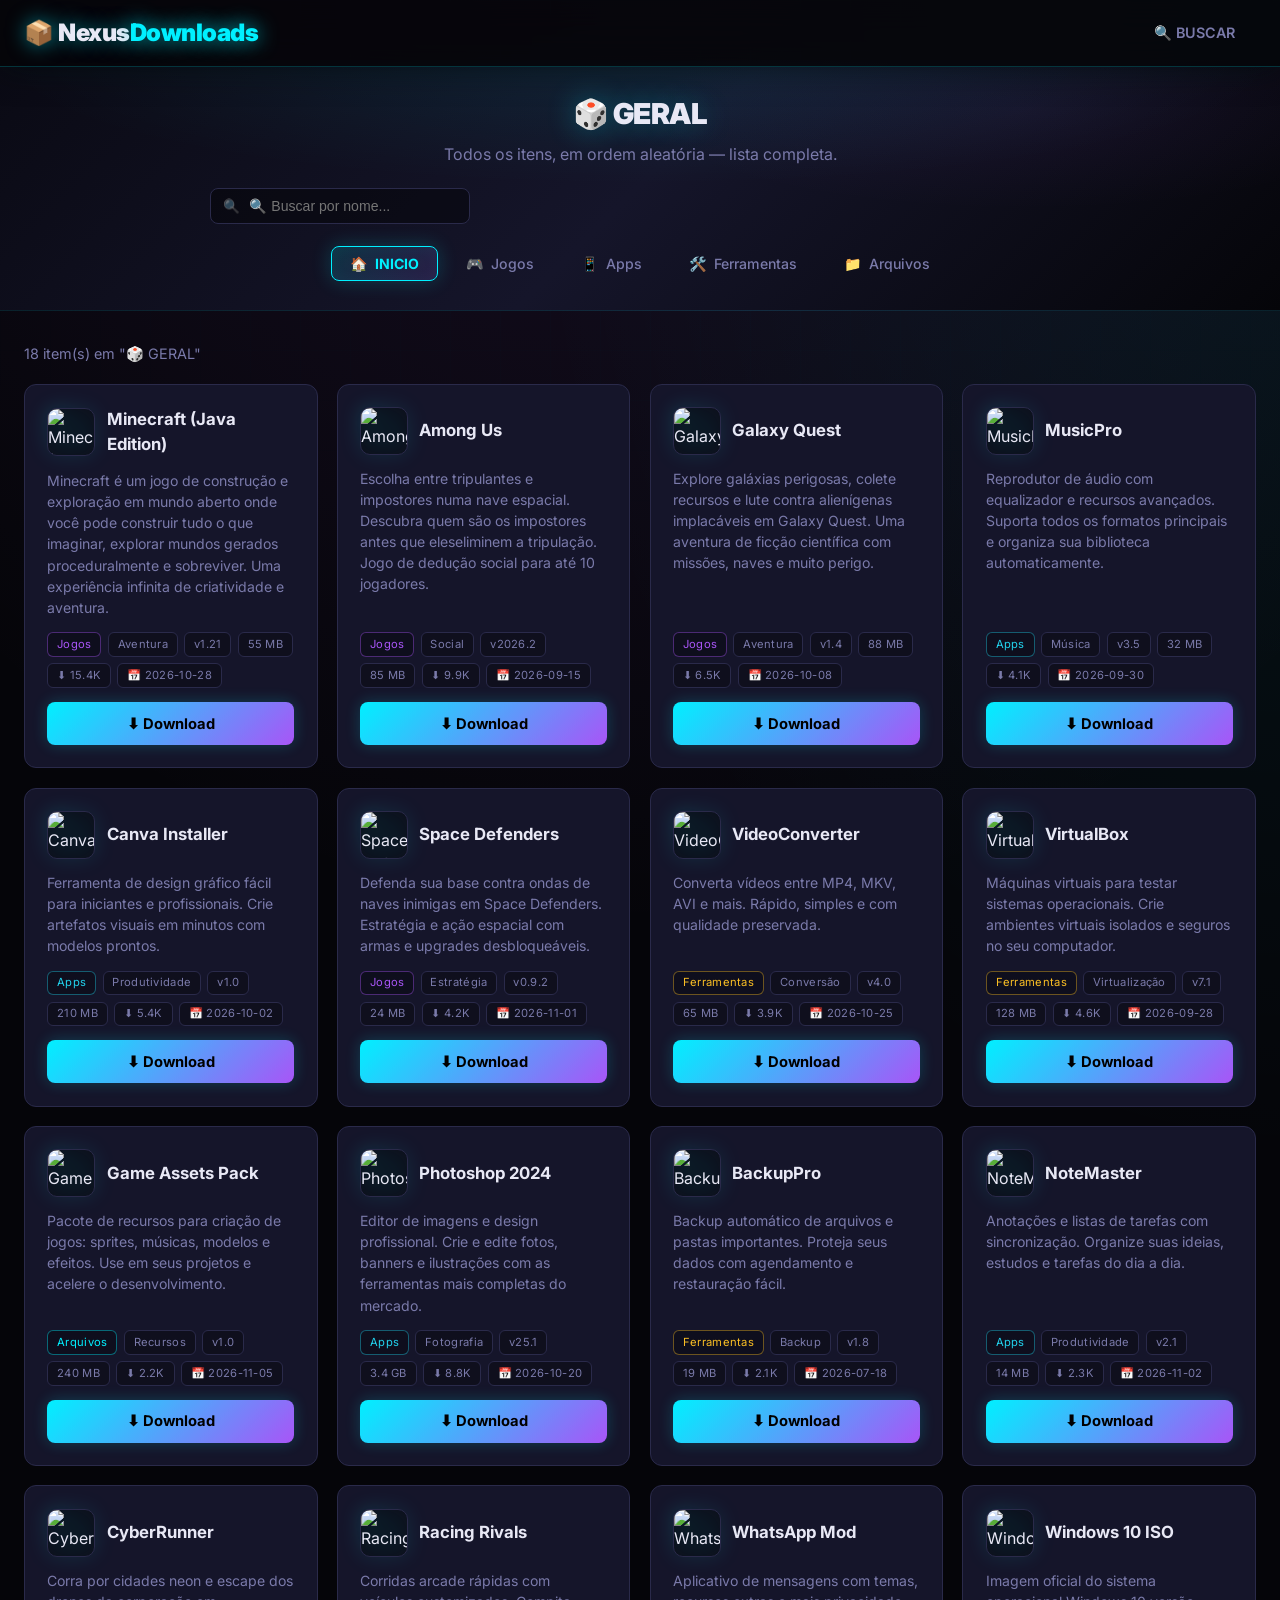
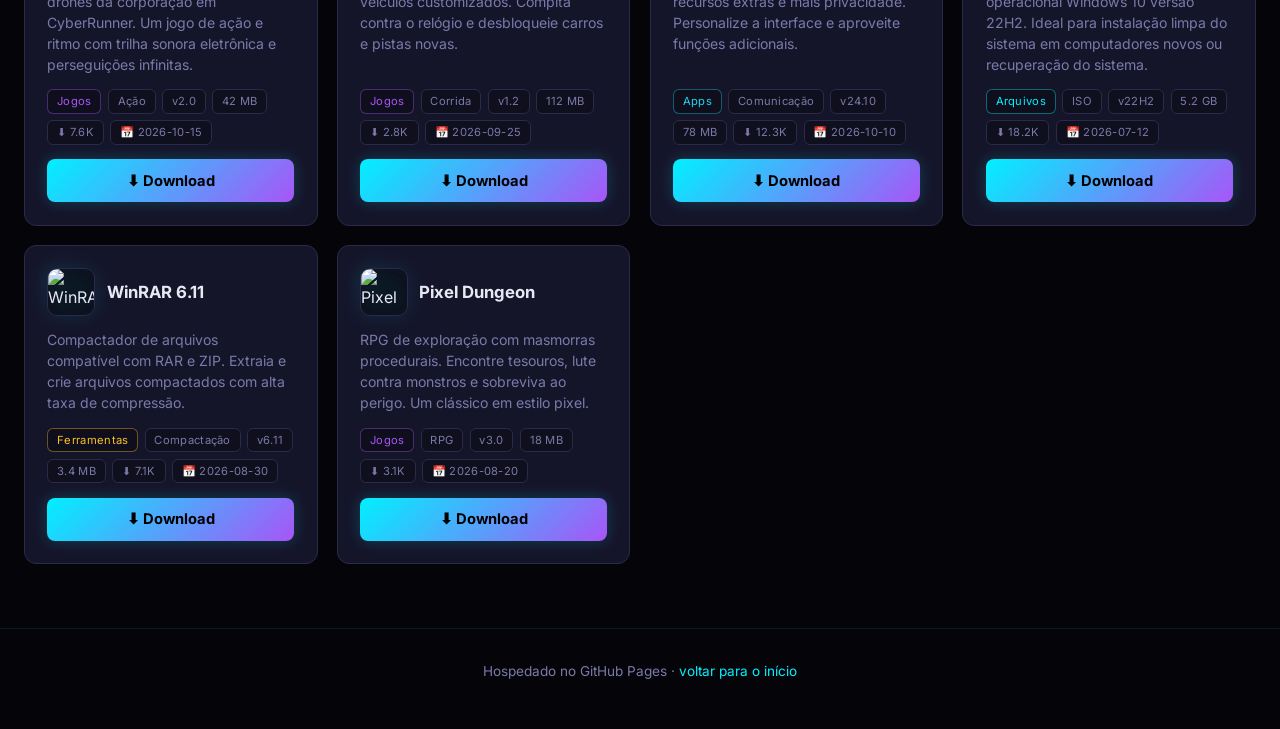
==== commit 462350a4: "Add files via upload" ====
--- a/catalog.html
+++ b/catalog.html
@@ -15,7 +15,6 @@
     <div class="header-inner">
       <a class="logo" href="index.html">📦 Nexus<span>Downloads</span></a>
       <nav class="site-nav">
-        <a class="nav-link active" href="index.html">🏠 INICIO</a>
         <a class="nav-link" href="search.html">🔍 BUSCAR</a>
       </nav>
     </div>
--- a/style.css
+++ b/style.css
@@ -1,12 +1,22 @@
+/* ============================================
+   NEXUS DOWNLOADS — DESIGN FUTURISTA GAME
+   ============================================ */
+
 :root {
-  --bg: #0d1117;
-  --bg-elev: #161b22;
-  --bg-card: #1c2129;
-  --border: #30363d;
-  --text: #e6edf3;
-  --text-dim: #8b949e;
-  --accent: #58a6ff;
-  --accent-2: #3fb950;
+  --bg-deep: #050509;
+  --bg: #0a0a14;
+  --bg-elev: #11111e;
+  --bg-card: #15152a;
+  --border: #2a2a4a;
+  --border-glow: #4a4a7a;
+  --text: #e8e8f5;
+  --text-dim: #7a7aaa;
+  --neon-cyan: #00f0ff;
+  --neon-purple: #a855f7;
+  --neon-green: #22d3ee;
+  --neon-pink: #ec4899;
+  --neon-yellow: #fbbf24;
+  --accent: var(--neon-cyan);
   --radius: 12px;
 }
 
@@ -14,43 +24,72 @@
 
 body {
   font-family: 'Inter', -apple-system, BlinkMacSystemFont, sans-serif;
-  background: var(--bg);
+  background: var(--bg-deep);
   color: var(--text);
   min-height: 100vh;
   line-height: 1.5;
-  padding-top: 60px; /* compensa o header fixo */
-}
-
-/* ===== Header fixo (todas as páginas) ===== */
+  padding-top: 60px;
+  /* Fundo futurista com grid + glow */
+  background-image:
+    radial-gradient(ellipse 80% 50% at 50% -10%, rgba(168, 85, 247, 0.12), transparent),
+    radial-gradient(ellipse 60% 50% at 100% 0%, rgba(0, 240, 255, 0.08), transparent),
+    linear-gradient(var(--bg-deep), var(--bg-deep));
+}
+
+/* Fundo grid sutil */
+body::before {
+  content: "";
+  position: fixed;
+  inset: 0;
+  z-index: 0;
+  pointer-events: none;
+  background-image:
+    linear-gradient(rgba(0, 240, 255, 0.025) 1px, transparent 1px),
+    linear-gradient(90deg, rgba(0, 240, 255, 0.025) 1px, transparent 1px);
+  background-size: 50px 50px;
+  mask-image: radial-gradient(ellipse 100% 80% at 50% 0%, black, transparent 80%);
+}
+
+/* ============================================
+   HEADER FIXO
+   ============================================ */
 .site-header {
   position: fixed;
   top: 0;
   left: 0;
   right: 0;
   z-index: 1000;
-  background: rgba(13, 17, 23, 0.95);
-  backdrop-filter: blur(12px);
-  border-bottom: 1px solid var(--border);
+  background: rgba(5, 5, 9, 0.85);
+  backdrop-filter: blur(16px);
+  border-bottom: 1px solid rgba(0, 240, 255, 0.2);
+  box-shadow: 0 4px 30px rgba(0, 0, 0, 0.5), 0 0 40px rgba(0, 240, 255, 0.05);
 }
 .header-inner {
   max-width: 1400px;
   margin: 0 auto;
-  padding: 0.8rem 1.5rem;
+  padding: 0.85rem 1.5rem;
   display: flex;
   align-items: center;
   justify-content: space-between;
   gap: 1.5rem;
 }
+
+/* Logo com glow */
 .logo {
-  font-size: 1.4rem;
+  font-size: 1.5rem;
   font-weight: 900;
   letter-spacing: -0.5px;
   text-decoration: none;
   color: var(--text);
   white-space: nowrap;
-}
-.logo span { color: var(--accent); }
-
+  text-shadow: 0 0 20px rgba(0, 240, 255, 0.5);
+}
+.logo span {
+  color: var(--neon-cyan);
+  text-shadow: 0 0 20px rgba(0, 240, 255, 0.8);
+}
+
+/* Nav */
 .site-nav {
   display: flex;
   gap: 0.4rem;
@@ -62,23 +101,29 @@
   font-weight: 600;
   color: var(--text-dim);
   text-decoration: none;
-  transition: all 0.15s;
+  transition: all 0.2s;
   white-space: nowrap;
+  position: relative;
 }
 .nav-link:hover {
-  background: var(--bg-elev);
-  color: var(--text);
+  color: var(--neon-cyan);
+  background: rgba(0, 240, 255, 0.06);
 }
 .nav-link.active {
-  background: var(--accent);
-  color: #000;
+  color: var(--neon-cyan);
+  background: rgba(0, 240, 255, 0.1);
+  border: 1px solid rgba(0, 240, 255, 0.4);
   font-weight: 700;
-}
-
-/* ===== Barra de plataformas (página inicial) ===== */
+  box-shadow: 0 0 20px rgba(0, 240, 255, 0.15), inset 0 0 10px rgba(0, 240, 255, 0.05);
+}
+
+/* ============================================
+   PLATFORM BAR
+   ============================================ */
 .platform-bar {
-  background: var(--bg-elev);
-  border-bottom: 1px solid var(--border);
+  background: rgba(10, 10, 20, 0.9);
+  backdrop-filter: blur(12px);
+  border-bottom: 1px solid rgba(168, 85, 247, 0.15);
   padding: 0.75rem 1.5rem;
   position: sticky;
   top: 59px;
@@ -98,42 +143,73 @@
   flex: 1;
   flex-wrap: wrap;
 }
+
+/* Chips de plataforma com neon */
 .category-chip {
   display: inline-flex;
   align-items: center;
   gap: 0.45rem;
-  padding: 0.5rem 1rem;
+  padding: 0.5rem 1.1rem;
   border-radius: 8px;
   border: 1px solid transparent;
   background: transparent;
   color: var(--text-dim);
-  font-size: 0.9rem;
+  font-size: 0.88rem;
   font-weight: 500;
   cursor: pointer;
-  transition: all 0.15s;
+  transition: all 0.2s;
   font-family: inherit;
-}
-.category-chip:hover { background: var(--bg-card); color: var(--text); }
-.category-chip.active { background: var(--accent); color: #000; font-weight: 700; }
-
-.search-box { width: 260px; }
+  position: relative;
+}
+.category-chip:hover {
+  color: var(--text);
+  border-color: var(--border-glow);
+  background: rgba(0, 240, 255, 0.04);
+}
+.category-chip.active {
+  background: linear-gradient(135deg, rgba(0, 240, 255, 0.15), rgba(168, 85, 247, 0.15));
+  border-color: var(--neon-cyan);
+  color: var(--neon-cyan);
+  font-weight: 700;
+  box-shadow: 0 0 20px rgba(0, 240, 255, 0.2), inset 0 0 15px rgba(0, 240, 255, 0.05);
+}
+
+/* Search box */
+.search-box { width: 260px; position: relative; }
+.search-box::before {
+  content: "🔍";
+  position: absolute;
+  left: 0.8rem;
+  top: 50%;
+  transform: translateY(-50%);
+  font-size: 0.85rem;
+  opacity: 0.5;
+  pointer-events: none;
+}
 .search-box input {
   width: 100%;
-  padding: 0.55rem 1rem;
+  padding: 0.55rem 1rem 0.55rem 2.4rem;
   border-radius: 8px;
   border: 1px solid var(--border);
-  background: var(--bg-card);
+  background: rgba(0, 0, 0, 0.4);
   color: var(--text);
   font-size: 0.88rem;
   outline: none;
-  transition: border-color 0.2s;
-}
-.search-box input:focus { border-color: var(--accent); }
-
-/* ===== Barra de gêneros ===== */
+  transition: all 0.2s;
+}
+.search-box input:focus {
+  border-color: var(--neon-cyan);
+  box-shadow: 0 0 15px rgba(0, 240, 255, 0.15);
+  background: rgba(0, 0, 0, 0.6);
+}
+
+/* ============================================
+   GENRE BAR
+   ============================================ */
 .genre-bar {
-  background: var(--bg-elev);
-  border-bottom: 1px solid var(--border);
+  background: rgba(10, 10, 20, 0.85);
+  backdrop-filter: blur(10px);
+  border-bottom: 1px solid rgba(168, 85, 247, 0.15);
   padding: 0.7rem 1.5rem;
 }
 .genre-bar-inner {
@@ -147,9 +223,10 @@
 .genre-label {
   font-size: 0.78rem;
   font-weight: 800;
-  letter-spacing: 0.5px;
-  color: var(--text-dim);
+  letter-spacing: 1px;
+  color: var(--neon-purple);
   text-transform: uppercase;
+  text-shadow: 0 0 10px rgba(168, 85, 247, 0.5);
 }
 .genre-chips {
   display: flex;
@@ -157,41 +234,49 @@
   flex-wrap: wrap;
 }
 .genre-chip {
-  padding: 0.35rem 1rem;
+  padding: 0.35rem 1.1rem;
   border-radius: 999px;
   border: 1px solid var(--border);
-  background: var(--bg-card);
+  background: rgba(0, 0, 0, 0.3);
   color: var(--text-dim);
   font-size: 0.8rem;
   font-weight: 500;
   cursor: pointer;
-  transition: all 0.15s;
+  transition: all 0.2s;
   font-family: inherit;
 }
-.genre-chip:hover { border-color: var(--accent); color: var(--text); }
+.genre-chip:hover {
+  border-color: var(--neon-cyan);
+  color: var(--neon-cyan);
+  background: rgba(0, 240, 255, 0.05);
+}
 .genre-chip.active {
-  background: var(--accent);
-  border-color: var(--accent);
-  color: #000;
+  background: rgba(0, 240, 255, 0.15);
+  border-color: var(--neon-cyan);
+  color: var(--neon-cyan);
   font-weight: 700;
-}
-
-/* Badge gênero */
-.genre-badge { color: #79c0ff; border-color: #1f6feb; }
+  box-shadow: 0 0 15px rgba(0, 240, 255, 0.2);
+}
+
+/* Badges */
+.genre-badge { color: var(--neon-cyan); border-color: rgba(0, 240, 255, 0.4); }
 .genre-mini {
   font-size: 0.72rem;
-  color: #79c0ff;
-  background: rgba(31, 111, 235, 0.12);
-  border: 1px solid rgba(31, 111, 235, 0.4);
+  color: var(--neon-cyan);
+  background: rgba(0, 240, 255, 0.1);
+  border: 1px solid rgba(0, 240, 255, 0.3);
   padding: 0.15rem 0.5rem;
   border-radius: 5px;
 }
 
-/* ===== Carrossel ===== */
+/* ============================================
+   HERO CAROUSEL
+   ============================================ */
 .hero-carousel {
   position: relative;
   height: 360px;
   overflow: hidden;
+  border-bottom: 1px solid rgba(0, 240, 255, 0.1);
 }
 .carousel-slide {
   position: absolute;
@@ -202,41 +287,60 @@
   padding: 0 5%;
   opacity: 0;
   pointer-events: none;
-  transition: opacity 0.7s ease;
+  transition: opacity 0.8s ease;
 }
 .carousel-slide.active { opacity: 1; pointer-events: auto; }
+
+/* Glow effect na capa do carrossel */
+.carousel-slide::after {
+  content: "";
+  position: absolute;
+  inset: 0;
+  background:
+    radial-gradient(ellipse 40% 60% at 70% 50%, rgba(0, 240, 255, 0.15), transparent),
+    radial-gradient(ellipse 30% 50% at 30% 50%, rgba(168, 85, 247, 0.1), transparent);
+  pointer-events: none;
+}
+
 .carousel-emoji {
   width: 200px;
   height: 200px;
   object-fit: contain;
-  filter: drop-shadow(0 6px 18px rgba(0, 0, 0, 0.45));
-}
-.carousel-content { max-width: 460px; }
+  filter: drop-shadow(0 0 30px rgba(0, 240, 255, 0.4));
+  position: relative;
+  z-index: 1;
+}
+.carousel-content { max-width: 460px; position: relative; z-index: 1; }
 .carousel-tag {
   display: inline-block;
-  background: rgba(255, 255, 255, 0.18);
-  color: #fff;
+  background: rgba(0, 240, 255, 0.15);
+  color: var(--neon-cyan);
   padding: 0.3rem 0.85rem;
   border-radius: 999px;
-  font-size: 0.75rem;
+  font-size: 0.72rem;
   font-weight: 700;
-  letter-spacing: 0.5px;
+  letter-spacing: 1px;
   margin-bottom: 0.9rem;
+  border: 1px solid rgba(0, 240, 255, 0.3);
+  text-shadow: 0 0 10px rgba(0, 240, 255, 0.5);
 }
 .carousel-content h2 {
   font-size: 2.2rem;
   font-weight: 900;
   letter-spacing: -1px;
   margin-bottom: 0.5rem;
-}
-.carousel-desc { color: rgba(255, 255, 255, 0.85); font-size: 1rem; margin-bottom: 1.1rem; }
+  text-shadow: 0 0 30px rgba(0, 240, 255, 0.3);
+}
+.carousel-desc { color: rgba(232, 232, 245, 0.7); font-size: 1rem; margin-bottom: 1.1rem; }
 .carousel-meta { display: flex; gap: 0.5rem; flex-wrap: wrap; margin-bottom: 1.2rem; }
 .carousel-meta .badge {
-  background: rgba(0, 0, 0, 0.35);
-  border-color: rgba(255, 255, 255, 0.25);
-  color: #fff;
+  background: rgba(0, 0, 0, 0.4);
+  border-color: rgba(0, 240, 255, 0.3);
+  color: var(--text);
 }
 .carousel-btn { font-size: 1rem; padding: 0.85rem 1.6rem; }
+
+/* Dots e arrows */
 .carousel-dots {
   position: absolute;
   bottom: 1.4rem;
@@ -244,18 +348,24 @@
   transform: translateX(-50%);
   display: flex;
   gap: 0.5rem;
+  z-index: 2;
 }
 .carousel-dot {
   width: 10px;
   height: 10px;
   border-radius: 50%;
-  background: rgba(255, 255, 255, 0.35);
+  background: rgba(0, 240, 255, 0.3);
   border: none;
   cursor: pointer;
   transition: all 0.2s;
   padding: 0;
 }
-.carousel-dot.active { background: #fff; width: 28px; border-radius: 5px; }
+.carousel-dot.active {
+  background: var(--neon-cyan);
+  width: 28px;
+  border-radius: 5px;
+  box-shadow: 0 0 15px rgba(0, 240, 255, 0.6);
+}
 .carousel-arrow {
   position: absolute;
   top: 50%;
@@ -263,26 +373,32 @@
   width: 44px;
   height: 44px;
   border-radius: 50%;
-  background: rgba(0, 0, 0, 0.45);
-  border: 1px solid rgba(255, 255, 255, 0.25);
-  color: #fff;
+  background: rgba(0, 0, 0, 0.5);
+  border: 1px solid rgba(0, 240, 255, 0.3);
+  color: var(--neon-cyan);
   font-size: 1.4rem;
   cursor: pointer;
   display: flex;
   align-items: center;
   justify-content: center;
-  transition: background 0.15s;
+  transition: all 0.2s;
   font-family: inherit;
-}
-.carousel-arrow:hover { background: rgba(0, 0, 0, 0.7); }
+  z-index: 2;
+}
+.carousel-arrow:hover {
+  background: rgba(0, 240, 255, 0.2);
+  box-shadow: 0 0 20px rgba(0, 240, 255, 0.3);
+}
 .carousel-arrow.prev { left: 1.5rem; }
 .carousel-arrow.next { right: 1.5rem; }
 
-/* ===== Layout ===== */
-.container { max-width: 1400px; margin: 0 auto; padding: 2rem 1.5rem; }
+/* ============================================
+   LAYOUT / ROWS / CARDS
+   ============================================ */
+.container { max-width: 1400px; margin: 0 auto; padding: 2rem 1.5rem; position: relative; z-index: 1; }
 .results-bar { color: var(--text-dim); font-size: 0.9rem; margin-bottom: 1.2rem; }
 
-/* ===== Linhas ===== */
+/* Rows */
 .row { margin-bottom: 3rem; }
 .row-head {
   display: flex;
@@ -291,24 +407,37 @@
   gap: 1rem;
   margin-bottom: 1.2rem;
 }
-.row-head h2 { font-size: 1.4rem; font-weight: 800; letter-spacing: -0.3px; }
+.row-head h2 {
+  font-size: 1.4rem;
+  font-weight: 800;
+  letter-spacing: -0.3px;
+  text-shadow: 0 0 20px rgba(0, 240, 255, 0.2);
+}
 .section-sub { color: var(--text-dim); font-size: 0.88rem; margin-top: 0.2rem; }
+
+/* Ver mais button */
 .ver-mais {
   display: inline-flex;
   align-items: center;
   gap: 0.3rem;
-  padding: 0.5rem 1rem;
+  padding: 0.5rem 1.05rem;
   border-radius: 8px;
-  border: 1px solid var(--border);
-  background: var(--bg-elev);
-  color: var(--accent);
+  border: 1px solid rgba(0, 240, 255, 0.3);
+  background: rgba(0, 240, 255, 0.05);
+  color: var(--neon-cyan);
   font-size: 0.86rem;
   font-weight: 600;
   text-decoration: none;
-  transition: all 0.15s;
+  transition: all 0.2s;
   white-space: nowrap;
 }
-.ver-mais:hover { border-color: var(--accent); background: rgba(88, 166, 255, 0.08); }
+.ver-mais:hover {
+  background: rgba(0, 240, 255, 0.15);
+  border-color: var(--neon-cyan);
+  box-shadow: 0 0 15px rgba(0, 240, 255, 0.2);
+}
+
+/* Row scroll */
 .row-scroll {
   display: flex;
   gap: 1rem;
@@ -318,8 +447,10 @@
 }
 .row-scroll::-webkit-scrollbar { height: 8px; }
 .row-scroll::-webkit-scrollbar-track { background: var(--bg-elev); border-radius: 4px; }
-.row-scroll::-webkit-scrollbar-thumb { background: var(--border); border-radius: 4px; }
-.row-scroll::-webkit-scrollbar-thumb:hover { background: #484f58; }
+.row-scroll::-webkit-scrollbar-thumb { background: var(--neon-cyan); border-radius: 4px; opacity: 0.5; }
+.row-scroll::-webkit-scrollbar-thumb:hover { background: var(--neon-cyan); }
+
+/* Row cards */
 .row-card {
   flex: 0 0 200px;
   text-decoration: none;
@@ -328,9 +459,26 @@
   border: 1px solid var(--border);
   border-radius: 10px;
   overflow: hidden;
-  transition: transform 0.15s, border-color 0.15s;
-}
-.row-card:hover { transform: translateY(-4px); border-color: var(--accent); }
+  transition: all 0.2s;
+  position: relative;
+}
+.row-card::before {
+  content: "";
+  position: absolute;
+  top: 0;
+  left: 0;
+  right: 0;
+  height: 2px;
+  background: linear-gradient(90deg, var(--neon-cyan), var(--neon-purple));
+  opacity: 0;
+  transition: opacity 0.2s;
+}
+.row-card:hover {
+  transform: translateY(-4px);
+  border-color: var(--neon-cyan);
+  box-shadow: 0 8px 30px rgba(0, 0, 0, 0.5), 0 0 20px rgba(0, 240, 255, 0.1);
+}
+.row-card:hover::before { opacity: 1; }
 .row-card-cover {
   height: 115px;
   display: flex;
@@ -338,14 +486,43 @@
   align-items: center;
   justify-content: center;
   gap: 0.4rem;
-}
-.row-card-cover .cover-emoji { width: 56px; height: 56px; object-fit: contain; }
-.row-card-cover .cover-title { font-size: 0.82rem; font-weight: 700; text-align: center; padding: 0 0.6rem; }
+  position: relative;
+}
+.row-card-cover::after {
+  content: "";
+  position: absolute;
+  inset: 0;
+  background: radial-gradient(ellipse at center, rgba(0, 240, 255, 0.08), transparent);
+  pointer-events: none;
+}
+.row-card-cover .cover-emoji {
+  width: 56px;
+  height: 56px;
+  object-fit: contain;
+  filter: drop-shadow(0 0 15px rgba(0, 240, 255, 0.3));
+  position: relative;
+  z-index: 1;
+}
+.row-card-cover .cover-title {
+  font-size: 0.82rem;
+  font-weight: 700;
+  text-align: center;
+  padding: 0 0.6rem;
+  position: relative;
+  z-index: 1;
+}
 .row-card-info { padding: 0.7rem 0.8rem 0.9rem; }
 .row-card-name { font-size: 0.9rem; font-weight: 600; margin-bottom: 0.2rem; }
-.row-card-meta { font-size: 0.74rem; color: var(--text-dim); display: flex; align-items: center; gap: 0.35rem; flex-wrap: wrap; }
-
-/* ===== Cards (catálogo/busca) ===== */
+.row-card-meta {
+  font-size: 0.74rem;
+  color: var(--text-dim);
+  display: flex;
+  align-items: center;
+  gap: 0.35rem;
+  flex-wrap: wrap;
+}
+
+/* Cards grid (catálogo/busca) */
 .grid {
   display: grid;
   grid-template-columns: repeat(auto-fill, minmax(280px, 1fr));
@@ -358,42 +535,66 @@
   padding: 1.4rem;
   display: flex;
   flex-direction: column;
-  transition: transform 0.15s, border-color 0.15s;
+  transition: all 0.2s;
   animation: fadeUp 0.3s ease both;
-}
-.card:hover { transform: translateY(-3px); border-color: var(--accent); }
+  position: relative;
+}
+.card::before {
+  content: "";
+  position: absolute;
+  top: 0;
+  left: 0;
+  right: 0;
+  height: 2px;
+  background: linear-gradient(90deg, var(--neon-cyan), var(--neon-purple));
+  opacity: 0;
+  transition: opacity 0.2s;
+}
+.card:hover {
+  transform: translateY(-3px);
+  border-color: var(--neon-cyan);
+  box-shadow: 0 8px 30px rgba(0, 0, 0, 0.5), 0 0 20px rgba(0, 240, 255, 0.1);
+}
+.card:hover::before { opacity: 1; }
 @keyframes fadeUp { from { opacity: 0; transform: translateY(8px); } to { opacity: 1; } }
+
 .card-top { display: flex; align-items: center; gap: 0.7rem; margin-bottom: 0.8rem; }
 .card-icon {
   width: 48px;
   height: 48px;
   object-fit: contain;
-  background: var(--bg-elev);
+  background: rgba(0, 0, 0, 0.4);
   border: 1px solid var(--border);
   border-radius: 10px;
+  filter: drop-shadow(0 0 10px rgba(0, 240, 255, 0.2));
 }
 .card-title {
   color: var(--text);
   text-decoration: none;
   font-size: 1.05rem;
   font-weight: 700;
-  transition: color 0.15s;
-}
-.card-title:hover { color: var(--accent); }
+  transition: all 0.2s;
+}
+.card-title:hover { color: var(--neon-cyan); text-shadow: 0 0 15px rgba(0, 240, 255, 0.3); }
 .card-desc { color: var(--text-dim); font-size: 0.88rem; margin-bottom: 0.9rem; flex: 1; }
 .card-meta { display: flex; flex-wrap: wrap; gap: 0.4rem; margin-bottom: 0.9rem; }
+
+/* Badges futuristas */
 .badge {
   font-size: 0.7rem;
   padding: 0.18rem 0.55rem;
   border-radius: 6px;
-  background: var(--bg-elev);
+  background: rgba(0, 0, 0, 0.3);
   border: 1px solid var(--border);
   color: var(--text-dim);
-}
-.badge.cat-games { color: #a371f7; border-color: #6e40c9; }
-.badge.cat-apps { color: var(--accent-2); border-color: #2b8a3d; }
-.badge.cat-tools { color: #ffa657; border-color: #b35900; }
-.badge.cat-files { color: #79c0ff; border-color: #1f6feb; }
+  letter-spacing: 0.3px;
+}
+.badge.cat-games { color: var(--neon-purple); border-color: rgba(168, 85, 247, 0.4); }
+.badge.cat-apps { color: var(--neon-green); border-color: rgba(34, 211, 238, 0.4); }
+.badge.cat-tools { color: var(--neon-yellow); border-color: rgba(251, 191, 36, 0.4); }
+.badge.cat-files { color: var(--neon-cyan); border-color: rgba(0, 240, 255, 0.4); }
+
+/* Download button com glow */
 .download-btn {
   display: inline-flex;
   align-items: center;
@@ -401,16 +602,21 @@
   gap: 0.4rem;
   padding: 0.65rem 1rem;
   border-radius: 8px;
-  background: var(--accent);
+  background: linear-gradient(135deg, var(--neon-cyan), var(--neon-purple));
   color: #000;
   font-weight: 700;
   font-size: 0.92rem;
   text-decoration: none;
-  transition: background 0.15s, transform 0.1s;
-}
-.download-btn:hover { background: #79b8ff; }
+  transition: all 0.2s;
+  box-shadow: 0 0 15px rgba(0, 240, 255, 0.2);
+}
+.download-btn:hover {
+  box-shadow: 0 0 25px rgba(0, 240, 255, 0.4), 0 0 15px rgba(168, 85, 247, 0.3);
+  transform: translateY(-1px);
+}
 .download-btn:active { transform: scale(0.98); }
 .download-btn.external::after { content: "↗"; }
+
 .empty {
   text-align: center;
   color: var(--text-dim);
@@ -418,24 +624,45 @@
   font-size: 1.1rem;
 }
 
-/* ===== Catálogo/Busca/Item header ===== */
+/* ============================================
+   CATALOG / SEARCH / ITEM HEADERS
+   ============================================ */
 .catalog-header {
-  background: linear-gradient(135deg, #161b22 0%, #1a2432 50%, #0d1117 100%);
-  border-bottom: 1px solid var(--border);
+  background: linear-gradient(135deg, #0a0a14 0%, #15152a 50%, #050509 100%);
+  border-bottom: 1px solid rgba(0, 240, 255, 0.1);
   padding: 2rem 1.5rem 1.8rem;
-}
-.hero-inner { max-width: 860px; margin: 0 auto; text-align: center; }
+  position: relative;
+  overflow: hidden;
+}
+.catalog-header::before {
+  content: "";
+  position: absolute;
+  top: 0;
+  left: 0;
+  right: 0;
+  height: 100%;
+  background:
+    radial-gradient(ellipse 50% 50% at 50% 0%, rgba(0, 240, 255, 0.08), transparent),
+    radial-gradient(ellipse 30% 40% at 80% 20%, rgba(168, 85, 247, 0.06), transparent);
+  pointer-events: none;
+}
+.hero-inner { max-width: 860px; margin: 0 auto; text-align: center; position: relative; z-index: 1; }
 .back {
   display: inline-block;
   color: var(--text-dim);
   text-decoration: none;
   margin-bottom: 1rem;
   font-size: 0.88rem;
-  transition: color 0.15s;
-}
-.back:hover { color: var(--accent); }
-.catalog-header h1 { font-size: 1.8rem; font-weight: 900; letter-spacing: -0.5px; }
-.catalog-header .tagline { margin: 0.4rem 0 1.4rem; }
+  transition: all 0.2s;
+}
+.back:hover { color: var(--neon-cyan); text-shadow: 0 0 10px rgba(0, 240, 255, 0.4); }
+.catalog-header h1 {
+  font-size: 1.8rem;
+  font-weight: 900;
+  letter-spacing: -0.5px;
+  text-shadow: 0 0 30px rgba(0, 240, 255, 0.3);
+}
+.catalog-header .tagline { margin: 0.4rem 0 1.4rem; color: var(--text-dim); }
 .categories {
   display: flex;
   flex-wrap: wrap;
@@ -444,8 +671,10 @@
   margin-top: 1.4rem;
 }
 
-/* ===== Página de item ===== */
-.item-body { max-width: 760px; margin: 0 auto; padding: 2rem 1.5rem; }
+/* ============================================
+   ITEM PAGE
+   ============================================ */
+.item-body { max-width: 760px; margin: 0 auto; padding: 2rem 1.5rem; position: relative; z-index: 1; }
 .item-name {
   display: flex;
   align-items: center;
@@ -454,8 +683,15 @@
   font-weight: 900;
   letter-spacing: -0.5px;
   margin-bottom: 0.8rem;
-}
-.item-name-icon { width: 2rem; height: 2rem; object-fit: contain; border-radius: 6px; }
+  text-shadow: 0 0 30px rgba(0, 240, 255, 0.2);
+}
+.item-name-icon {
+  width: 2.2rem;
+  height: 2.2rem;
+  object-fit: contain;
+  border-radius: 8px;
+  filter: drop-shadow(0 0 15px rgba(0, 240, 255, 0.3));
+}
 .item-meta {
   display: flex;
   flex-wrap: wrap;
@@ -465,21 +701,30 @@
 .item-section {
   font-size: 1.05rem;
   font-weight: 800;
-  letter-spacing: 0.5px;
-  color: var(--text-dim);
+  letter-spacing: 1px;
+  color: var(--neon-cyan);
   margin-bottom: 0.6rem;
-}
-.item-desc { font-size: 1.05rem; margin-bottom: 1.8rem; }
-.item-download { font-size: 1.1rem; padding: 0.95rem 2rem; margin-bottom: 0.9rem; }
+  text-shadow: 0 0 15px rgba(0, 240, 255, 0.3);
+}
+.item-desc { font-size: 1.05rem; margin-bottom: 1.8rem; line-height: 1.7; }
+.item-download {
+  font-size: 1.1rem;
+  padding: 0.95rem 2rem;
+  margin-bottom: 0.9rem;
+  width: fit-content;
+}
 .item-hint { color: var(--text-dim); font-size: 0.88rem; margin-bottom: 1.6rem; }
 .item-hint code {
-  background: var(--bg-elev);
+  background: rgba(0, 0, 0, 0.4);
   padding: 0.1rem 0.45rem;
   border-radius: 5px;
   font-size: 0.82rem;
-}
-
-/* ===== Busca (layout com filtros) ===== */
+  border: 1px solid var(--border);
+}
+
+/* ============================================
+   SEARCH LAYOUT + FILTERS
+   ============================================ */
 .search-layout {
   display: grid;
   grid-template-columns: 1fr 300px;
@@ -487,6 +732,8 @@
   max-width: 1400px;
   margin: 0 auto;
   padding: 2rem 1.5rem;
+  position: relative;
+  z-index: 1;
 }
 .search-results { min-width: 0; }
 .results-bar {
@@ -500,8 +747,10 @@
   margin-bottom: 1.2rem;
 }
 .filter-toggle { display: none; }
+
+/* Filter panel */
 .filter-panel {
-  background: var(--bg-elev);
+  background: rgba(10, 10, 20, 0.8);
   border: 1px solid var(--border);
   border-radius: var(--radius);
   padding: 1.2rem;
@@ -510,6 +759,7 @@
   align-self: start;
   max-height: calc(100vh - 100px);
   overflow-y: auto;
+  backdrop-filter: blur(10px);
 }
 .filter-head {
   display: flex;
@@ -517,7 +767,11 @@
   align-items: center;
   margin-bottom: 1rem;
 }
-.filter-head h2 { font-size: 1.05rem; font-weight: 800; }
+.filter-head h2 {
+  font-size: 1.05rem;
+  font-weight: 800;
+  text-shadow: 0 0 15px rgba(0, 240, 255, 0.3);
+}
 .filter-close {
   background: none;
   border: none;
@@ -526,17 +780,18 @@
   cursor: pointer;
   padding: 0.2rem 0.5rem;
   border-radius: 6px;
-  transition: all 0.15s;
-}
-.filter-close:hover { background: var(--bg-card); color: var(--text); }
+  transition: all 0.2s;
+}
+.filter-close:hover { background: rgba(0, 240, 255, 0.1); color: var(--neon-cyan); }
 .filter-group { margin-bottom: 1.3rem; }
 .filter-group h3 {
   font-size: 0.82rem;
   font-weight: 700;
-  letter-spacing: 0.5px;
-  color: var(--text-dim);
+  letter-spacing: 1px;
+  color: var(--neon-purple);
   margin-bottom: 0.6rem;
   text-transform: uppercase;
+  text-shadow: 0 0 10px rgba(168, 85, 247, 0.4);
 }
 .filter-list { display: flex; flex-direction: column; gap: 0.2rem; }
 .filter-empty { color: var(--text-dim); font-size: 0.82rem; padding: 0.3rem; font-style: italic; }
@@ -547,24 +802,25 @@
   padding: 0.35rem 0.5rem;
   border-radius: 8px;
   cursor: pointer;
-  transition: background 0.15s;
+  transition: all 0.2s;
   font-size: 0.86rem;
   user-select: none;
 }
-.filter-item:hover { background: var(--bg-card); }
+.filter-item:hover { background: rgba(0, 240, 255, 0.05); }
 .filter-item input[type="checkbox"] { display: none; }
 .filter-check {
   width: 18px;
   height: 18px;
-  border: 1px solid var(--border);
+  border: 1px solid var(--border-glow);
   border-radius: 5px;
   flex-shrink: 0;
   position: relative;
-  transition: all 0.15s;
+  transition: all 0.2s;
 }
 .filter-item input[type="checkbox"]:checked + .filter-check {
-  background: var(--accent);
-  border-color: var(--accent);
+  background: var(--neon-cyan);
+  border-color: var(--neon-cyan);
+  box-shadow: 0 0 10px rgba(0, 240, 255, 0.3);
 }
 .filter-item input[type="checkbox"]:checked + .filter-check::after {
   content: "✓";
@@ -578,25 +834,32 @@
   font-weight: 900;
 }
 .filter-clear { width: 100%; margin-top: 0.5rem; }
-.type-badge { color: #79c0ff; border-color: #1f6feb; }
+.type-badge { color: var(--neon-cyan); border-color: rgba(0, 240, 255, 0.4); }
 .card-langs {
   font-size: 0.76rem;
   color: var(--text-dim);
   margin-bottom: 0.9rem;
 }
 
-/* ===== Footer ===== */
+/* ============================================
+   FOOTER
+   ============================================ */
 .footer {
   text-align: center;
   color: var(--text-dim);
   font-size: 0.85rem;
   padding: 2rem 1rem 3rem;
-  border-top: 1px solid var(--border);
+  border-top: 1px solid rgba(0, 240, 255, 0.1);
   margin-top: 2rem;
-}
-.footer a { color: var(--accent); text-decoration: none; }
-.footer a:hover { text-decoration: underline; }
-
+  position: relative;
+  z-index: 1;
+}
+.footer a { color: var(--neon-cyan); text-decoration: none; }
+.footer a:hover { text-shadow: 0 0 10px rgba(0, 240, 255, 0.5); }
+
+/* ============================================
+   RESPONSIVE
+   ============================================ */
 @media (max-width: 900px) {
   .search-layout { grid-template-columns: 1fr; }
   .filter-panel {
